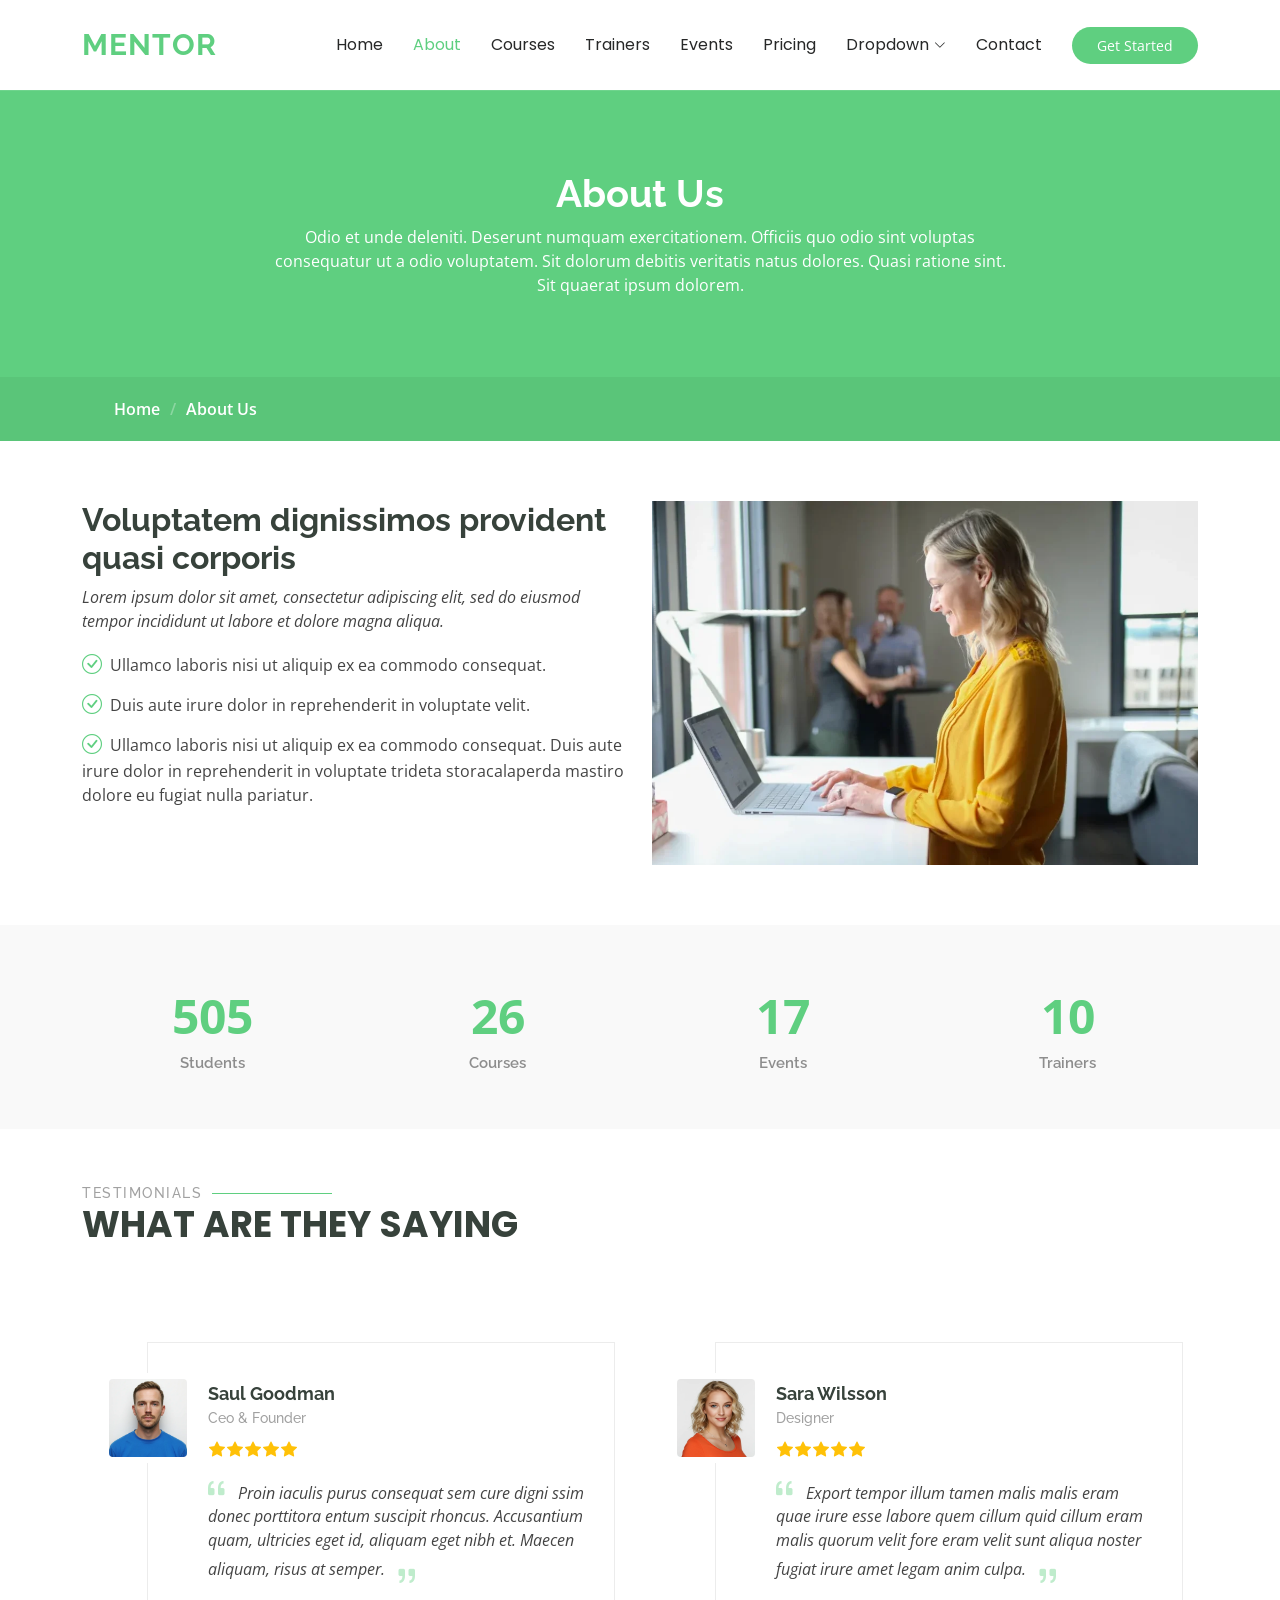
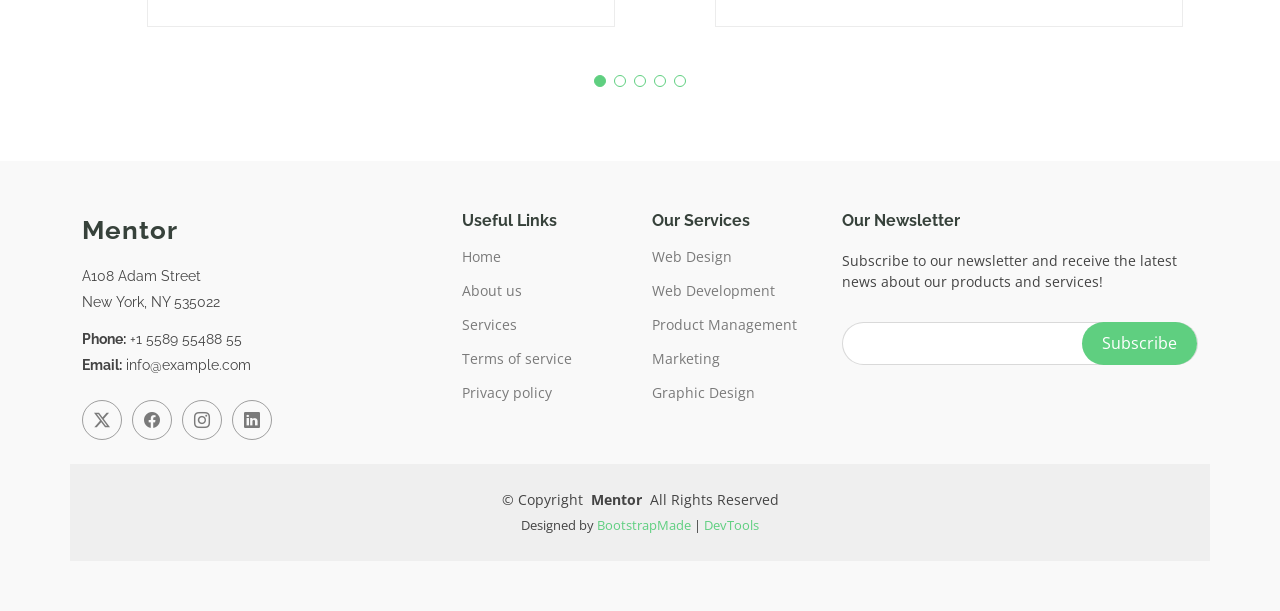
==== about.html @ 759158da "templates" ====
<!DOCTYPE html>
<html lang="en">

<head>
  <meta charset="utf-8">
  <meta content="width=device-width, initial-scale=1.0" name="viewport">
  <title>About - Mentor Bootstrap Template</title>
  <meta name="description" content="">
  <meta name="keywords" content="">

  <!-- Favicons -->
  <link href="assets/img/favicon.png" rel="icon">
  <link href="assets/img/apple-touch-icon.png" rel="apple-touch-icon">

  <!-- Fonts -->
  <link href="https://fonts.googleapis.com" rel="preconnect">
  <link href="https://fonts.gstatic.com" rel="preconnect" crossorigin>
  <link href="https://fonts.googleapis.com/css2?family=Open+Sans:ital,wght@0,300;0,400;0,500;0,600;0,700;0,800;1,300;1,400;1,500;1,600;1,700;1,800&family=Poppins:ital,wght@0,100;0,200;0,300;0,400;0,500;0,600;0,700;0,800;0,900;1,100;1,200;1,300;1,400;1,500;1,600;1,700;1,800;1,900&family=Raleway:ital,wght@0,100;0,200;0,300;0,400;0,500;0,600;0,700;0,800;0,900;1,100;1,200;1,300;1,400;1,500;1,600;1,700;1,800;1,900&display=swap" rel="stylesheet">

  <!-- Vendor CSS Files -->
  <link href="assets/vendor/bootstrap/css/bootstrap.min.css" rel="stylesheet">
  <link href="assets/vendor/bootstrap-icons/bootstrap-icons.css" rel="stylesheet">
  <link href="assets/vendor/aos/aos.css" rel="stylesheet">
  <link href="assets/vendor/glightbox/css/glightbox.min.css" rel="stylesheet">
  <link href="assets/vendor/swiper/swiper-bundle.min.css" rel="stylesheet">

  <!-- Main CSS File -->
  <link href="assets/css/main.css" rel="stylesheet">

  <!-- =======================================================
  * Template Name: Mentor
  * Template URL: https://bootstrapmade.com/mentor-free-education-bootstrap-theme/
  * Updated: Jul 07 2025 with Bootstrap v5.3.7
  * Author: BootstrapMade.com
  * License: https://bootstrapmade.com/license/
  ======================================================== -->
</head>

<body class="about-page">

  <header id="header" class="header d-flex align-items-center sticky-top">
    <div class="container-fluid container-xl position-relative d-flex align-items-center">

      <a href="index.html" class="logo d-flex align-items-center me-auto">
        <!-- Uncomment the line below if you also wish to use an image logo -->
        <!-- <img src="assets/img/logo.webp" alt=""> -->
        <h1 class="sitename">Mentor</h1>
      </a>

      <nav id="navmenu" class="navmenu">
        <ul>
          <li><a href="index.html">Home<br></a></li>
          <li><a href="about.html" class="active">About</a></li>
          <li><a href="courses.html">Courses</a></li>
          <li><a href="trainers.html">Trainers</a></li>
          <li><a href="events.html">Events</a></li>
          <li><a href="pricing.html">Pricing</a></li>
          <li class="dropdown"><a href="#"><span>Dropdown</span> <i class="bi bi-chevron-down toggle-dropdown"></i></a>
            <ul>
              <li><a href="#">Dropdown 1</a></li>
              <li class="dropdown"><a href="#"><span>Deep Dropdown</span> <i class="bi bi-chevron-down toggle-dropdown"></i></a>
                <ul>
                  <li><a href="#">Deep Dropdown 1</a></li>
                  <li><a href="#">Deep Dropdown 2</a></li>
                  <li><a href="#">Deep Dropdown 3</a></li>
                  <li><a href="#">Deep Dropdown 4</a></li>
                  <li><a href="#">Deep Dropdown 5</a></li>
                </ul>
              </li>
              <li><a href="#">Dropdown 2</a></li>
              <li><a href="#">Dropdown 3</a></li>
              <li><a href="#">Dropdown 4</a></li>
            </ul>
          </li>
          <li><a href="contact.html">Contact</a></li>
        </ul>
        <i class="mobile-nav-toggle d-xl-none bi bi-list"></i>
      </nav>

      <a class="btn-getstarted" href="courses.html">Get Started</a>

    </div>
  </header>

  <main class="main">

    <!-- Page Title -->
    <div class="page-title" data-aos="fade">
      <div class="heading">
        <div class="container">
          <div class="row d-flex justify-content-center text-center">
            <div class="col-lg-8">
              <h1>About Us<br></h1>
              <p class="mb-0">Odio et unde deleniti. Deserunt numquam exercitationem. Officiis quo odio sint voluptas consequatur ut a odio voluptatem. Sit dolorum debitis veritatis natus dolores. Quasi ratione sint. Sit quaerat ipsum dolorem.</p>
            </div>
          </div>
        </div>
      </div>
      <nav class="breadcrumbs">
        <div class="container">
          <ol>
            <li><a href="index.html">Home</a></li>
            <li class="current">About Us<br></li>
          </ol>
        </div>
      </nav>
    </div><!-- End Page Title -->

    <!-- About Us Section -->
    <section id="about-us" class="section about-us">

      <div class="container">

        <div class="row gy-4">

          <div class="col-lg-6 order-1 order-lg-2" data-aos="fade-up" data-aos-delay="100">
            <img src="assets/img/about/about-1.webp" class="img-fluid" alt="">
          </div>

          <div class="col-lg-6 order-2 order-lg-1 content" data-aos="fade-up" data-aos-delay="200">
            <h3>Voluptatem dignissimos provident quasi corporis</h3>
            <p class="fst-italic">
              Lorem ipsum dolor sit amet, consectetur adipiscing elit, sed do eiusmod tempor incididunt ut labore et dolore
              magna aliqua.
            </p>
            <ul>
              <li><i class="bi bi-check-circle"></i> <span>Ullamco laboris nisi ut aliquip ex ea commodo consequat.</span></li>
              <li><i class="bi bi-check-circle"></i> <span>Duis aute irure dolor in reprehenderit in voluptate velit.</span></li>
              <li><i class="bi bi-check-circle"></i> <span>Ullamco laboris nisi ut aliquip ex ea commodo consequat. Duis aute irure dolor in reprehenderit in voluptate trideta storacalaperda mastiro dolore eu fugiat nulla pariatur.</span></li>
            </ul>
          </div>

        </div>

      </div>

    </section><!-- /About Us Section -->

    <!-- Counts Section -->
    <section id="counts" class="section counts light-background">

      <div class="container" data-aos="fade-up" data-aos-delay="100">

        <div class="row gy-4">

          <div class="col-lg-3 col-md-6">
            <div class="stats-item text-center w-100 h-100">
              <span data-purecounter-start="0" data-purecounter-end="1232" data-purecounter-duration="1" class="purecounter"></span>
              <p>Students</p>
            </div>
          </div><!-- End Stats Item -->

          <div class="col-lg-3 col-md-6">
            <div class="stats-item text-center w-100 h-100">
              <span data-purecounter-start="0" data-purecounter-end="64" data-purecounter-duration="1" class="purecounter"></span>
              <p>Courses</p>
            </div>
          </div><!-- End Stats Item -->

          <div class="col-lg-3 col-md-6">
            <div class="stats-item text-center w-100 h-100">
              <span data-purecounter-start="0" data-purecounter-end="42" data-purecounter-duration="1" class="purecounter"></span>
              <p>Events</p>
            </div>
          </div><!-- End Stats Item -->

          <div class="col-lg-3 col-md-6">
            <div class="stats-item text-center w-100 h-100">
              <span data-purecounter-start="0" data-purecounter-end="24" data-purecounter-duration="1" class="purecounter"></span>
              <p>Trainers</p>
            </div>
          </div><!-- End Stats Item -->

        </div>

      </div>

    </section><!-- /Counts Section -->

    <!-- Testimonials Section -->
    <section id="testimonials" class="testimonials section">

      <!-- Section Title -->
      <div class="container section-title" data-aos="fade-up">
        <h2>Testimonials</h2>
        <p>What are they saying</p>
      </div><!-- End Section Title -->

      <div class="container" data-aos="fade-up" data-aos-delay="100">

        <div class="swiper init-swiper">
          <script type="application/json" class="swiper-config">
            {
              "loop": true,
              "speed": 600,
              "autoplay": {
                "delay": 5000
              },
              "slidesPerView": "auto",
              "pagination": {
                "el": ".swiper-pagination",
                "type": "bullets",
                "clickable": true
              },
              "breakpoints": {
                "320": {
                  "slidesPerView": 1,
                  "spaceBetween": 40
                },
                "1200": {
                  "slidesPerView": 2,
                  "spaceBetween": 20
                }
              }
            }
          </script>
          <div class="swiper-wrapper">

            <div class="swiper-slide">
              <div class="testimonial-wrap">
                <div class="testimonial-item">
                  <img src="assets/img/person/person-m-9.webp" class="testimonial-img" alt="">
                  <h3>Saul Goodman</h3>
                  <h4>Ceo &amp; Founder</h4>
                  <div class="stars">
                    <i class="bi bi-star-fill"></i><i class="bi bi-star-fill"></i><i class="bi bi-star-fill"></i><i class="bi bi-star-fill"></i><i class="bi bi-star-fill"></i>
                  </div>
                  <p>
                    <i class="bi bi-quote quote-icon-left"></i>
                    <span>Proin iaculis purus consequat sem cure digni ssim donec porttitora entum suscipit rhoncus. Accusantium quam, ultricies eget id, aliquam eget nibh et. Maecen aliquam, risus at semper.</span>
                    <i class="bi bi-quote quote-icon-right"></i>
                  </p>
                </div>
              </div>
            </div><!-- End testimonial item -->

            <div class="swiper-slide">
              <div class="testimonial-wrap">
                <div class="testimonial-item">
                  <img src="assets/img/person/person-f-5.webp" class="testimonial-img" alt="">
                  <h3>Sara Wilsson</h3>
                  <h4>Designer</h4>
                  <div class="stars">
                    <i class="bi bi-star-fill"></i><i class="bi bi-star-fill"></i><i class="bi bi-star-fill"></i><i class="bi bi-star-fill"></i><i class="bi bi-star-fill"></i>
                  </div>
                  <p>
                    <i class="bi bi-quote quote-icon-left"></i>
                    <span>Export tempor illum tamen malis malis eram quae irure esse labore quem cillum quid cillum eram malis quorum velit fore eram velit sunt aliqua noster fugiat irure amet legam anim culpa.</span>
                    <i class="bi bi-quote quote-icon-right"></i>
                  </p>
                </div>
              </div>
            </div><!-- End testimonial item -->

            <div class="swiper-slide">
              <div class="testimonial-wrap">
                <div class="testimonial-item">
                  <img src="assets/img/person/person-f-12.webp" class="testimonial-img" alt="">
                  <h3>Jena Karlis</h3>
                  <h4>Store Owner</h4>
                  <div class="stars">
                    <i class="bi bi-star-fill"></i><i class="bi bi-star-fill"></i><i class="bi bi-star-fill"></i><i class="bi bi-star-fill"></i><i class="bi bi-star-fill"></i>
                  </div>
                  <p>
                    <i class="bi bi-quote quote-icon-left"></i>
                    <span>Enim nisi quem export duis labore cillum quae magna enim sint quorum nulla quem veniam duis minim tempor labore quem eram duis noster aute amet eram fore quis sint minim.</span>
                    <i class="bi bi-quote quote-icon-right"></i>
                  </p>
                </div>
              </div>
            </div><!-- End testimonial item -->

            <div class="swiper-slide">
              <div class="testimonial-wrap">
                <div class="testimonial-item">
                  <img src="assets/img/person/person-m-12.webp" class="testimonial-img" alt="">
                  <h3>Matt Brandon</h3>
                  <h4>Freelancer</h4>
                  <div class="stars">
                    <i class="bi bi-star-fill"></i><i class="bi bi-star-fill"></i><i class="bi bi-star-fill"></i><i class="bi bi-star-fill"></i><i class="bi bi-star-fill"></i>
                  </div>
                  <p>
                    <i class="bi bi-quote quote-icon-left"></i>
                    <span>Fugiat enim eram quae cillum dolore dolor amet nulla culpa multos export minim fugiat minim velit minim dolor enim duis veniam ipsum anim magna sunt elit fore quem dolore labore illum veniam.</span>
                    <i class="bi bi-quote quote-icon-right"></i>
                  </p>
                </div>
              </div>
            </div><!-- End testimonial item -->

            <div class="swiper-slide">
              <div class="testimonial-wrap">
                <div class="testimonial-item">
                  <img src="assets/img/person/person-m-13.webp" class="testimonial-img" alt="">
                  <h3>John Larson</h3>
                  <h4>Entrepreneur</h4>
                  <div class="stars">
                    <i class="bi bi-star-fill"></i><i class="bi bi-star-fill"></i><i class="bi bi-star-fill"></i><i class="bi bi-star-fill"></i><i class="bi bi-star-fill"></i>
                  </div>
                  <p>
                    <i class="bi bi-quote quote-icon-left"></i>
                    <span>Quis quorum aliqua sint quem legam fore sunt eram irure aliqua veniam tempor noster veniam enim culpa labore duis sunt culpa nulla illum cillum fugiat legam esse veniam culpa fore nisi cillum quid.</span>
                    <i class="bi bi-quote quote-icon-right"></i>
                  </p>
                </div>
              </div>
            </div><!-- End testimonial item -->

          </div>
          <div class="swiper-pagination"></div>
        </div>

      </div>

    </section><!-- /Testimonials Section -->

  </main>

  <footer id="footer" class="footer position-relative light-background">

    <div class="container footer-top">
      <div class="row gy-4">
        <div class="col-lg-4 col-md-6 footer-about">
          <a href="index.html" class="logo d-flex align-items-center">
            <span class="sitename">Mentor</span>
          </a>
          <div class="footer-contact pt-3">
            <p>A108 Adam Street</p>
            <p>New York, NY 535022</p>
            <p class="mt-3"><strong>Phone:</strong> <span>+1 5589 55488 55</span></p>
            <p><strong>Email:</strong> <span>info@example.com</span></p>
          </div>
          <div class="social-links d-flex mt-4">
            <a href=""><i class="bi bi-twitter-x"></i></a>
            <a href=""><i class="bi bi-facebook"></i></a>
            <a href=""><i class="bi bi-instagram"></i></a>
            <a href=""><i class="bi bi-linkedin"></i></a>
          </div>
        </div>

        <div class="col-lg-2 col-md-3 footer-links">
          <h4>Useful Links</h4>
          <ul>
            <li><a href="#">Home</a></li>
            <li><a href="#">About us</a></li>
            <li><a href="#">Services</a></li>
            <li><a href="#">Terms of service</a></li>
            <li><a href="#">Privacy policy</a></li>
          </ul>
        </div>

        <div class="col-lg-2 col-md-3 footer-links">
          <h4>Our Services</h4>
          <ul>
            <li><a href="#">Web Design</a></li>
            <li><a href="#">Web Development</a></li>
            <li><a href="#">Product Management</a></li>
            <li><a href="#">Marketing</a></li>
            <li><a href="#">Graphic Design</a></li>
          </ul>
        </div>

        <div class="col-lg-4 col-md-12 footer-newsletter">
          <h4>Our Newsletter</h4>
          <p>Subscribe to our newsletter and receive the latest news about our products and services!</p>
          <form action="#" method="post" class="email-form">
            <div class="newsletter-form"><input type="email" name="email"><input type="submit" value="Subscribe"></div>
            <div class="loading">Loading</div>
            <div class="error-message"></div>
            <div class="sent-message">Your subscription request has been sent. Thank you!</div>
          </form>
        </div>

      </div>
    </div>

    <div class="container copyright text-center mt-4">
      <p>© <span>Copyright</span> <strong class="px-1 sitename">Mentor</strong> <span>All Rights Reserved</span></p>
      <div class="credits">
        <!-- All the links in the footer should remain intact. -->
        <!-- You can delete the links only if you've purchased the pro version. -->
        <!-- Licensing information: https://bootstrapmade.com/license/ -->
        Designed by <a href="https://bootstrapmade.com/">BootstrapMade</a> | <a href="https://bootstrapmade.com/tools/">DevTools</a>
      </div>
    </div>

  </footer>

  <!-- Scroll Top -->
  <a href="#" id="scroll-top" class="scroll-top d-flex align-items-center justify-content-center"><i class="bi bi-arrow-up-short"></i></a>

  <!-- Preloader -->
  <div id="preloader"></div>

  <!-- Vendor JS Files -->
  <script src="assets/vendor/bootstrap/js/bootstrap.bundle.min.js"></script>
  <script src="assets/vendor/aos/aos.js"></script>
  <script src="assets/vendor/glightbox/js/glightbox.min.js"></script>
  <script src="assets/vendor/purecounter/purecounter_vanilla.js"></script>
  <script src="assets/vendor/swiper/swiper-bundle.min.js"></script>

  <!-- Main JS File -->
  <script src="assets/js/main.js"></script>

</body>

</html>
---- assets/css/main.css ----
/**
* Template Name: Mentor
* Template URL: https://bootstrapmade.com/mentor-free-education-bootstrap-theme/
* Updated: Jul 07 2025 with Bootstrap v5.3.7
* Author: BootstrapMade.com
* License: https://bootstrapmade.com/license/
*/

/*--------------------------------------------------------------
# Font & Color Variables
# Help: https://bootstrapmade.com/color-system/
--------------------------------------------------------------*/
/* Fonts */
:root {
  --default-font: "Open Sans",  system-ui, -apple-system, "Segoe UI", Roboto, "Helvetica Neue", Arial, "Noto Sans", "Liberation Sans", sans-serif, "Apple Color Emoji", "Segoe UI Emoji", "Segoe UI Symbol", "Noto Color Emoji";
  --heading-font: "Raleway",  sans-serif;
  --nav-font: "Poppins",  sans-serif;
}

/* Global Colors - The following color variables are used throughout the website. Updating them here will change the color scheme of the entire website */
:root { 
  --background-color: #ffffff; /* Background color for the entire website, including individual sections */
  --default-color: #444444; /* Default color used for the majority of the text content across the entire website */
  --heading-color: #37423b; /* Color for headings, subheadings and title throughout the website */
  --accent-color: #5fcf80; /* Accent color that represents your brand on the website. It's used for buttons, links, and other elements that need to stand out */
  --surface-color: #ffffff; /* The surface color is used as a background of boxed elements within sections, such as cards, icon boxes, or other elements that require a visual separation from the global background. */
  --contrast-color: #ffffff; /* Contrast color for text, ensuring readability against backgrounds of accent, heading, or default colors. */
}

/* Nav Menu Colors - The following color variables are used specifically for the navigation menu. They are separate from the global colors to allow for more customization options */
:root {
  --nav-color: #272828;  /* The default color of the main navmenu links */
  --nav-hover-color: #5fcf80; /* Applied to main navmenu links when they are hovered over or active */
  --nav-mobile-background-color: #ffffff; /* Used as the background color for mobile navigation menu */
  --nav-dropdown-background-color: #ffffff; /* Used as the background color for dropdown items that appear when hovering over primary navigation items */
  --nav-dropdown-color: #272828; /* Used for navigation links of the dropdown items in the navigation menu. */
  --nav-dropdown-hover-color: #5fcf80; /* Similar to --nav-hover-color, this color is applied to dropdown navigation links when they are hovered over. */
}

/* Color Presets - These classes override global colors when applied to any section or element, providing reuse of the sam color scheme. */

.light-background {
  --background-color: #f9f9f9;
  --surface-color: #ffffff;
}

.dark-background {
  --background-color: #060606;
  --default-color: #ffffff;
  --heading-color: #ffffff;
  --surface-color: #252525;
  --contrast-color: #ffffff;
}

/* Smooth scroll */
:root {
  scroll-behavior: smooth;
}

/*--------------------------------------------------------------
# General Styling & Shared Classes
--------------------------------------------------------------*/
body {
  color: var(--default-color);
  background-color: var(--background-color);
  font-family: var(--default-font);
}

a {
  color: var(--accent-color);
  text-decoration: none;
  transition: 0.3s;
}

a:hover {
  color: color-mix(in srgb, var(--accent-color), transparent 25%);
  text-decoration: none;
}

h1,
h2,
h3,
h4,
h5,
h6 {
  color: var(--heading-color);
  font-family: var(--heading-font);
}

/* Email Form Messages
------------------------------*/
.email-form .error-message {
  display: none;
  background: #df1529;
  color: #ffffff;
  text-align: left;
  padding: 15px;
  margin-bottom: 24px;
  font-weight: 600;
}

.email-form .sent-message {
  display: none;
  color: #ffffff;
  background: #059652;
  text-align: center;
  padding: 15px;
  margin-bottom: 24px;
  font-weight: 600;
}

.email-form .loading {
  display: none;
  background: var(--surface-color);
  text-align: center;
  padding: 15px;
  margin-bottom: 24px;
}

.email-form .loading:before {
  content: "";
  display: inline-block;
  border-radius: 50%;
  width: 24px;
  height: 24px;
  margin: 0 10px -6px 0;
  border: 3px solid var(--accent-color);
  border-top-color: var(--surface-color);
  animation: email-form-loading 1s linear infinite;
}

@keyframes email-form-loading {
  0% {
    transform: rotate(0deg);
  }

  100% {
    transform: rotate(360deg);
  }
}

/* Pulsating Play Button
------------------------------*/
.pulsating-play-btn {
  width: 94px;
  height: 94px;
  background: radial-gradient(var(--accent-color) 50%, color-mix(in srgb, var(--accent-color), transparent 75%) 52%);
  border-radius: 50%;
  display: block;
  position: relative;
  overflow: hidden;
}

.pulsating-play-btn:before {
  content: "";
  position: absolute;
  width: 120px;
  height: 120px;
  animation-delay: 0s;
  animation: pulsate-play-btn 2s;
  animation-direction: forwards;
  animation-iteration-count: infinite;
  animation-timing-function: steps;
  opacity: 1;
  border-radius: 50%;
  border: 5px solid color-mix(in srgb, var(--accent-color), transparent 30%);
  top: -15%;
  left: -15%;
  background: rgba(198, 16, 0, 0);
}

.pulsating-play-btn:after {
  content: "";
  position: absolute;
  left: 50%;
  top: 50%;
  transform: translateX(-40%) translateY(-50%);
  width: 0;
  height: 0;
  border-top: 10px solid transparent;
  border-bottom: 10px solid transparent;
  border-left: 15px solid #fff;
  z-index: 100;
  transition: all 400ms cubic-bezier(0.55, 0.055, 0.675, 0.19);
}

.pulsating-play-btn:hover:before {
  content: "";
  position: absolute;
  left: 50%;
  top: 50%;
  transform: translateX(-40%) translateY(-50%);
  width: 0;
  height: 0;
  border: none;
  border-top: 10px solid transparent;
  border-bottom: 10px solid transparent;
  border-left: 15px solid #fff;
  z-index: 200;
  animation: none;
  border-radius: 0;
}

.pulsating-play-btn:hover:after {
  border-left: 15px solid var(--accent-color);
  transform: scale(20);
}

@keyframes pulsate-play-btn {
  0% {
    transform: scale(0.6, 0.6);
    opacity: 1;
  }

  100% {
    transform: scale(1, 1);
    opacity: 0;
  }
}

/*--------------------------------------------------------------
# Global Header
--------------------------------------------------------------*/
.header {
  color: var(--default-color);
  background-color: var(--background-color);
  padding: 15px 0;
  transition: all 0.5s;
  z-index: 997;
}

.header .logo {
  line-height: 1;
}

.header .logo img {
  max-height: 36px;
  margin-right: 8px;
}

.header .logo h1 {
  font-weight: 700;
  font-size: 30px;
  margin: 0;
  letter-spacing: 1px;
  text-transform: uppercase;
  color: var(--accent-color);
}

.header .btn-getstarted,
.header .btn-getstarted:focus {
  color: var(--contrast-color);
  background: var(--accent-color);
  font-size: 14px;
  padding: 8px 25px;
  margin: 0 0 0 30px;
  border-radius: 50px;
  transition: 0.3s;
}

.header .btn-getstarted:hover,
.header .btn-getstarted:focus:hover {
  color: var(--contrast-color);
  background: color-mix(in srgb, var(--accent-color), transparent 15%);
}

@media (max-width: 1200px) {
  .header .logo {
    order: 1;
  }

  .header .btn-getstarted {
    order: 2;
    margin: 0 15px 0 0;
    padding: 6px 15px;
  }

  .header .navmenu {
    order: 3;
  }
}

.scrolled .header {
  box-shadow: 0px 0 18px rgba(0, 0, 0, 0.1);
}

/*--------------------------------------------------------------
# Navigation Menu
--------------------------------------------------------------*/
/* Navmenu - Desktop */
@media (min-width: 1200px) {
  .navmenu {
    padding: 0;
  }

  .navmenu ul {
    margin: 0;
    padding: 0;
    display: flex;
    list-style: none;
    align-items: center;
  }

  .navmenu li {
    position: relative;
  }

  .navmenu a,
  .navmenu a:focus {
    color: var(--nav-color);
    padding: 18px 15px;
    font-size: 16px;
    font-family: var(--nav-font);
    font-weight: 400;
    display: flex;
    align-items: center;
    justify-content: space-between;
    white-space: nowrap;
    transition: 0.3s;
  }

  .navmenu a i,
  .navmenu a:focus i {
    font-size: 12px;
    line-height: 0;
    margin-left: 5px;
    transition: 0.3s;
  }

  .navmenu li:last-child a {
    padding-right: 0;
  }

  .navmenu li:hover>a,
  .navmenu .active,
  .navmenu .active:focus {
    color: var(--nav-hover-color);
  }

  .navmenu .dropdown ul {
    margin: 0;
    padding: 10px 0;
    background: var(--nav-dropdown-background-color);
    display: block;
    position: absolute;
    visibility: hidden;
    left: 14px;
    top: 130%;
    opacity: 0;
    transition: 0.3s;
    border-radius: 4px;
    z-index: 99;
    box-shadow: 0px 0px 30px rgba(0, 0, 0, 0.1);
  }

  .navmenu .dropdown ul li {
    min-width: 200px;
  }

  .navmenu .dropdown ul a {
    padding: 10px 20px;
    font-size: 15px;
    text-transform: none;
    color: var(--nav-dropdown-color);
  }

  .navmenu .dropdown ul a i {
    font-size: 12px;
  }

  .navmenu .dropdown ul a:hover,
  .navmenu .dropdown ul .active:hover,
  .navmenu .dropdown ul li:hover>a {
    color: var(--nav-dropdown-hover-color);
  }

  .navmenu .dropdown:hover>ul {
    opacity: 1;
    top: 100%;
    visibility: visible;
  }

  .navmenu .dropdown .dropdown ul {
    top: 0;
    left: -90%;
    visibility: hidden;
  }

  .navmenu .dropdown .dropdown:hover>ul {
    opacity: 1;
    top: 0;
    left: -100%;
    visibility: visible;
  }
}

/* Navmenu - Mobile */
@media (max-width: 1199px) {
  .mobile-nav-toggle {
    color: var(--nav-color);
    font-size: 28px;
    line-height: 0;
    margin-right: 10px;
    cursor: pointer;
    transition: color 0.3s;
  }

  .navmenu {
    padding: 0;
    z-index: 9997;
  }

  .navmenu ul {
    display: none;
    list-style: none;
    position: absolute;
    inset: 60px 20px 20px 20px;
    padding: 10px 0;
    margin: 0;
    border-radius: 6px;
    background-color: var(--nav-mobile-background-color);
    border: 1px solid color-mix(in srgb, var(--default-color), transparent 90%);
    box-shadow: none;
    overflow-y: auto;
    transition: 0.3s;
    z-index: 9998;
  }

  .navmenu a,
  .navmenu a:focus {
    color: var(--nav-dropdown-color);
    padding: 10px 20px;
    font-family: var(--nav-font);
    font-size: 17px;
    font-weight: 500;
    display: flex;
    align-items: center;
    justify-content: space-between;
    white-space: nowrap;
    transition: 0.3s;
  }

  .navmenu a i,
  .navmenu a:focus i {
    font-size: 12px;
    line-height: 0;
    margin-left: 5px;
    width: 30px;
    height: 30px;
    display: flex;
    align-items: center;
    justify-content: center;
    border-radius: 50%;
    transition: 0.3s;
    background-color: color-mix(in srgb, var(--accent-color), transparent 90%);
  }

  .navmenu a i:hover,
  .navmenu a:focus i:hover {
    background-color: var(--accent-color);
    color: var(--contrast-color);
  }

  .navmenu a:hover,
  .navmenu .active,
  .navmenu .active:focus {
    color: var(--nav-dropdown-hover-color);
  }

  .navmenu .active i,
  .navmenu .active:focus i {
    background-color: var(--accent-color);
    color: var(--contrast-color);
    transform: rotate(180deg);
  }

  .navmenu .dropdown ul {
    position: static;
    display: none;
    z-index: 99;
    padding: 10px 0;
    margin: 10px 20px;
    background-color: var(--nav-dropdown-background-color);
    transition: all 0.5s ease-in-out;
  }

  .navmenu .dropdown ul ul {
    background-color: rgba(33, 37, 41, 0.1);
  }

  .navmenu .dropdown>.dropdown-active {
    display: block;
    background-color: rgba(33, 37, 41, 0.03);
  }

  .mobile-nav-active {
    overflow: hidden;
  }

  .mobile-nav-active .mobile-nav-toggle {
    color: #fff;
    position: absolute;
    font-size: 32px;
    top: 15px;
    right: 15px;
    margin-right: 0;
    z-index: 9999;
  }

  .mobile-nav-active .navmenu {
    position: fixed;
    overflow: hidden;
    inset: 0;
    background: rgba(33, 37, 41, 0.8);
    transition: 0.3s;
  }

  .mobile-nav-active .navmenu>ul {
    display: block;
  }
}

/*--------------------------------------------------------------
# Global Footer
--------------------------------------------------------------*/
.footer {
  color: var(--default-color);
  background-color: var(--background-color);
  font-size: 14px;
  padding-bottom: 50px;
  position: relative;
}

.footer .footer-top {
  padding-top: 50px;
}

.footer .footer-about .logo {
  margin-bottom: 0;
}

.footer .footer-about .logo img {
  max-height: 40px;
  margin-right: 6px;
}

.footer .footer-about .logo span {
  font-size: 26px;
  font-weight: 700;
  letter-spacing: 1px;
  font-family: var(--heading-font);
  color: var(--heading-color);
}

.footer .footer-about p {
  font-size: 14px;
  font-family: var(--heading-font);
}

.footer .social-links a {
  display: flex;
  align-items: center;
  justify-content: center;
  width: 40px;
  height: 40px;
  border-radius: 50%;
  border: 1px solid color-mix(in srgb, var(--default-color), transparent 50%);
  font-size: 16px;
  color: color-mix(in srgb, var(--default-color), transparent 30%);
  margin-right: 10px;
  transition: 0.3s;
}

.footer .social-links a:hover {
  color: var(--accent-color);
  border-color: var(--accent-color);
}

.footer h4 {
  font-size: 16px;
  font-weight: bold;
  position: relative;
  padding-bottom: 12px;
}

.footer .footer-links {
  margin-bottom: 30px;
}

.footer .footer-links ul {
  list-style: none;
  padding: 0;
  margin: 0;
}

.footer .footer-links ul i {
  padding-right: 2px;
  font-size: 12px;
  line-height: 0;
}

.footer .footer-links ul li {
  padding: 10px 0;
  display: flex;
  align-items: center;
}

.footer .footer-links ul li:first-child {
  padding-top: 0;
}

.footer .footer-links ul a {
  color: color-mix(in srgb, var(--default-color), transparent 30%);
  display: inline-block;
  line-height: 1;
}

.footer .footer-links ul a:hover {
  color: var(--accent-color);
}

.footer .footer-contact p {
  margin-bottom: 5px;
}

.footer .footer-newsletter .newsletter-form {
  margin-top: 30px;
  margin-bottom: 15px;
  padding: 6px 8px;
  position: relative;
  border-radius: 50px;
  border: 1px solid color-mix(in srgb, var(--default-color), transparent 80%);
  display: flex;
  background-color: var(--surface-color);
  transition: 0.3s;
}

.footer .footer-newsletter .newsletter-form:focus-within {
  border-color: var(--accent-color);
}

.footer .footer-newsletter .newsletter-form input[type=email] {
  border: 0;
  padding: 4px 8px;
  width: 100%;
  background-color: var(--surface-color);
  color: var(--default-color);
}

.footer .footer-newsletter .newsletter-form input[type=email]:focus-visible {
  outline: none;
}

.footer .footer-newsletter .newsletter-form input[type=submit] {
  border: 0;
  font-size: 16px;
  padding: 0 20px 2px 20px;
  margin: -7px -8px -7px 0;
  background: var(--accent-color);
  color: var(--contrast-color);
  transition: 0.3s;
  border-radius: 50px;
}

.footer .footer-newsletter .newsletter-form input[type=submit]:hover {
  background: color-mix(in srgb, var(--accent-color), transparent 20%);
}

.footer .copyright {
  padding-top: 25px;
  padding-bottom: 25px;
  background-color: color-mix(in srgb, var(--default-color), transparent 95%);
}

.footer .copyright p {
  margin-bottom: 0;
}

.footer .credits {
  margin-top: 6px;
  font-size: 13px;
}

/*--------------------------------------------------------------
# Preloader
--------------------------------------------------------------*/
#preloader {
  position: fixed;
  inset: 0;
  z-index: 999999;
  overflow: hidden;
  background: var(--background-color);
  transition: all 0.6s ease-out;
}

#preloader:before {
  content: "";
  position: fixed;
  top: calc(50% - 30px);
  left: calc(50% - 30px);
  border: 6px solid #ffffff;
  border-color: var(--accent-color) transparent var(--accent-color) transparent;
  border-radius: 50%;
  width: 60px;
  height: 60px;
  animation: animate-preloader 1.5s linear infinite;
}

@keyframes animate-preloader {
  0% {
    transform: rotate(0deg);
  }

  100% {
    transform: rotate(360deg);
  }
}

/*--------------------------------------------------------------
# Scroll Top Button
--------------------------------------------------------------*/
.scroll-top {
  position: fixed;
  visibility: hidden;
  opacity: 0;
  right: 15px;
  bottom: -15px;
  z-index: 99999;
  background-color: var(--accent-color);
  width: 44px;
  height: 44px;
  border-radius: 50px;
  transition: all 0.4s;
}

.scroll-top i {
  font-size: 24px;
  color: var(--contrast-color);
  line-height: 0;
}

.scroll-top:hover {
  background-color: color-mix(in srgb, var(--accent-color), transparent 20%);
  color: var(--contrast-color);
}

.scroll-top.active {
  visibility: visible;
  opacity: 1;
  bottom: 15px;
}

/*--------------------------------------------------------------
# Disable aos animation delay on mobile devices
--------------------------------------------------------------*/
@media screen and (max-width: 768px) {
  [data-aos-delay] {
    transition-delay: 0 !important;
  }
}

/*--------------------------------------------------------------
# Global Page Titles & Breadcrumbs
--------------------------------------------------------------*/
.page-title {
  --default-color: var(--contrast-color);
  --background-color: var(--accent-color);
  --heading-color: var(--contrast-color);
  color: var(--default-color);
  background-color: var(--background-color);
  position: relative;
}

.page-title .heading {
  padding: 80px 0;
  border-top: 1px solid color-mix(in srgb, var(--default-color), transparent 90%);
}

.page-title .heading h1 {
  font-size: 38px;
  font-weight: 700;
}

.page-title nav {
  background-color: color-mix(in srgb, var(--accent-color) 90%, black 5%);
  padding: 20px 0;
}

.page-title nav a {
  color: var(--default-color);
}

.page-title nav ol {
  display: flex;
  flex-wrap: wrap;
  list-style: none;
  margin: 0;
  font-size: 16px;
  font-weight: 600;
}

.page-title nav ol li+li {
  padding-left: 10px;
}

.page-title nav ol li+li::before {
  content: "/";
  display: inline-block;
  padding-right: 10px;
  color: color-mix(in srgb, var(--default-color), transparent 70%);
}

/*--------------------------------------------------------------
# Global Sections
--------------------------------------------------------------*/
section,
.section {
  color: var(--default-color);
  background-color: var(--background-color);
  padding: 60px 0;
  scroll-margin-top: 900px;
  overflow: clip;
}

@media (max-width: 1199px) {

  section,
  .section {
    scroll-margin-top: 66px;
  }
}

/*--------------------------------------------------------------
# Global Section Titles
--------------------------------------------------------------*/
.section-title {
  padding-bottom: 60px;
  position: relative;
}

.section-title h2 {
  font-size: 14px;
  font-weight: 500;
  padding: 0;
  line-height: 1px;
  margin: 0;
  letter-spacing: 1.5px;
  text-transform: uppercase;
  color: color-mix(in srgb, var(--default-color), transparent 50%);
  position: relative;
}

.section-title h2::after {
  content: "";
  width: 120px;
  height: 1px;
  display: inline-block;
  background: var(--accent-color);
  margin: 4px 10px;
}

.section-title p {
  color: var(--heading-color);
  margin: 0;
  font-size: 36px;
  font-weight: 700;
  font-family: var(--nav-font);
  text-transform: uppercase;
}

/*--------------------------------------------------------------
# Hero Section
--------------------------------------------------------------*/
.hero {
  width: 100%;
  min-height: 80vh;
  position: relative;
  padding: 80px 0;
  display: flex;
  align-items: center;
  justify-content: center;
  color: var(--default-color);
}

.hero img {
  position: absolute;
  inset: 0;
  display: block;
  width: 100%;
  height: 100%;
  object-fit: cover;
  z-index: 1;
}

.hero:before {
  content: "";
  background: color-mix(in srgb, var(--background-color), transparent 60%);
  position: absolute;
  inset: 0;
  z-index: 2;
}

.hero .container {
  position: relative;
  z-index: 3;
}

.hero h2 {
  margin: 0;
  font-size: 48px;
  font-weight: 700;
}

.hero p {
  color: color-mix(in srgb, var(--default-color), transparent 20%);
  margin: 10px 0 0 0;
  font-size: 24px;
}

.hero .btn-get-started {
  font-weight: 500;
  font-size: 15px;
  letter-spacing: 1px;
  display: inline-block;
  padding: 8px 35px 10px 35px;
  border-radius: 50px;
  transition: 0.4s;
  margin-top: 30px;
  border: 2px solid var(--default-color);
  color: var(--default-color);
}

.hero .btn-get-started:hover {
  background: var(--accent-color);
  border: 2px solid var(--accent-color);
}

@media (max-width: 768px) {
  .hero h2 {
    font-size: 32px;
  }

  .hero p {
    font-size: 18px;
  }
}

/*--------------------------------------------------------------
# About Section
--------------------------------------------------------------*/
.about .content h3 {
  font-size: 2rem;
  font-weight: 700;
}

.about .content ul {
  list-style: none;
  padding: 0;
}

.about .content ul li {
  padding-bottom: 10px;
}

.about .content ul i {
  font-size: 1.25rem;
  margin-right: 4px;
  color: var(--accent-color);
}

.about .content p:last-child {
  margin-bottom: 0;
}

.about .content .read-more {
  background: var(--accent-color);
  color: var(--contrast-color);
  font-family: var(--heading-font);
  font-weight: 500;
  font-size: 15px;
  letter-spacing: 1px;
  padding: 10px 24px 12px 24px;
  border-radius: 50px;
  transition: 0.3s;
  display: inline-flex;
  align-items: center;
  justify-content: center;
}

.about .content .read-more i {
  font-size: 18px;
  margin-left: 5px;
  line-height: 0;
  transition: 0.3s;
}

.about .content .read-more:hover {
  background: color-mix(in srgb, var(--accent-color), transparent 20%);
  padding-right: 19px;
}

.about .content .read-more:hover i {
  margin-left: 10px;
}

/*--------------------------------------------------------------
# Counts Section
--------------------------------------------------------------*/
.counts {
  padding: 25px 0;
}

.counts .stats-item {
  padding: 30px;
  width: 100%;
}

.counts .stats-item span {
  font-size: 48px;
  display: block;
  color: var(--accent-color);
  font-weight: 700;
}

.counts .stats-item p {
  color: color-mix(in srgb, var(--default-color), transparent 40%);
  padding: 0;
  margin: 0;
  font-family: var(--heading-font);
  font-size: 15px;
  font-weight: 600;
}

/*--------------------------------------------------------------
# Why Us Section
--------------------------------------------------------------*/
.why-us .why-box {
  color: var(--contrast-color);
  background: var(--accent-color);
  padding: 30px;
}

.why-us .why-box h3 {
  color: var(--contrast-color);
  font-weight: 700;
  font-size: 34px;
  margin-bottom: 30px;
}

.why-us .why-box p {
  margin-bottom: 30px;
}

.why-us .why-box .more-btn {
  display: inline-block;
  background: color-mix(in srgb, var(--contrast-color), transparent 85%);
  padding: 8px 40px 10px 40px;
  color: var(--contrast-color);
  transition: all ease-in-out 0.4s;
  border-radius: 50px;
}

.why-us .why-box .more-btn i {
  font-size: 14px;
}

.why-us .why-box .more-btn:hover {
  color: var(--accent-color);
  background: var(--surface-color);
}

.why-us .icon-box {
  background-color: var(--surface-color);
  text-align: center;
  padding: 40px 30px;
  width: 100%;
  height: 100%;
  border: 1px solid color-mix(in srgb, var(--default-color), transparent 90%);
}

.why-us .icon-box i {
  color: var(--accent-color);
  font-size: 32px;
  margin-bottom: 30px;
  background: color-mix(in srgb, var(--accent-color), transparent 95%);
  border-radius: 50px;
  display: flex;
  align-items: center;
  justify-content: center;
  width: 72px;
  height: 72px;
  transition: 0.3s;
}

.why-us .icon-box h4 {
  font-size: 20px;
  font-weight: 700;
  margin: 0 0 30px 0;
}

.why-us .icon-box p {
  font-size: 15px;
  color: color-mix(in srgb, var(--default-color), transparent 30%);
}

.why-us .icon-box:hover i {
  color: var(--contrast-color);
  background: var(--accent-color);
}

/*--------------------------------------------------------------
# Features Section
--------------------------------------------------------------*/
.features {
  padding: 10px 0;
}

.features .features-item {
  background-color: var(--surface-color);
  display: flex;
  align-items: center;
  padding: 20px;
  transition: 0.3s;
  border: 1px solid color-mix(in srgb, var(--default-color), transparent 90%);
  position: relative;
}

.features .features-item i {
  font-size: 32px;
  padding-right: 10px;
  line-height: 0;
}

.features .features-item h3 {
  font-weight: 700;
  margin: 0;
  padding: 0;
  line-height: 1;
  font-size: 16px;
}

.features .features-item h3 a {
  color: var(--heading-color);
  transition: 0.3s;
}

.features .features-item:hover {
  border-color: var(--accent-color);
}

.features .features-item:hover h3 a {
  color: var(--accent-color);
}

/*--------------------------------------------------------------
# Courses Section
--------------------------------------------------------------*/
.courses .course-item {
  background-color: var(--surface-color);
  border: 1px solid color-mix(in srgb, var(--default-color), transparent 90%);
  border-radius: 5px;
}

.courses .course-content {
  padding: 15px;
}

.courses .course-content h3 {
  font-weight: 700;
  font-size: 20px;
}

.courses .course-content h3 a {
  color: var(--heading-color);
  transition: 0.3s;
}

.courses .course-content h3 a:hover {
  color: var(--accent-color);
}

.courses .course-content .category {
  background: var(--accent-color);
  color: var(--contrast-color);
  font-size: 14px;
  padding: 6px 14px;
  margin: 0;
  border-radius: 5px;
}

.courses .course-content .price {
  margin: 0;
  font-weight: 700;
  font-size: 18px;
  color: color-mix(in srgb, var(--default-color), transparent 20%);
}

.courses .course-content .description {
  font-size: 14px;
  color: color-mix(in srgb, var(--default-color), transparent 20%);
}

.courses .trainer {
  padding-top: 15px;
  border-top: 1px solid color-mix(in srgb, var(--default-color), transparent 90%);
}

.courses .trainer .trainer-profile img {
  max-width: 50px;
  border-radius: 50px;
}

.courses .trainer .trainer-profile .trainer-link {
  padding-left: 10px;
  font-weight: 600;
  font-size: 16px;
  color: color-mix(in srgb, var(--default-color), transparent 20%);
  transition: 0.3s;
}

.courses .trainer .trainer-profile .trainer-link:hover {
  color: var(--accent-color);
}

.courses .trainer .trainer-rank {
  font-size: 18px;
  color: color-mix(in srgb, var(--default-color), transparent 60%);
}

.courses .trainer .trainer-rank .user-icon {
  font-size: 22px;
}

/*--------------------------------------------------------------
# Trainers Index Section
--------------------------------------------------------------*/
.trainers-index .member {
  background-color: var(--surface-color);
  border: 1px solid color-mix(in srgb, var(--default-color), transparent 90%);
  text-align: center;
  margin-bottom: 20px;
}

.trainers-index .member img {
  margin: -1px -1px 30px -1px;
}

.trainers-index .member .member-content {
  padding: 0 20px 30px 20px;
}

.trainers-index .member h4 {
  font-weight: 700;
  margin-bottom: 2px;
  font-size: 18px;
}

.trainers-index .member span {
  font-style: italic;
  display: block;
  font-size: 13px;
  color: color-mix(in srgb, var(--default-color), transparent 20%);
}

.trainers-index .member p {
  padding-top: 10px;
  font-size: 14px;
  font-style: italic;
  color: color-mix(in srgb, var(--default-color), transparent 40%);
}

.trainers-index .member .social {
  margin-top: 15px;
}

.trainers-index .member .social a {
  color: color-mix(in srgb, var(--default-color), transparent 60%);
  transition: 0.3s;
}

.trainers-index .member .social a:hover {
  color: var(--accent-color);
}

.trainers-index .member .social i {
  font-size: 18px;
  margin: 0 2px;
}

/*--------------------------------------------------------------
# About Us Section
--------------------------------------------------------------*/
.about-us .content h3 {
  font-size: 2rem;
  font-weight: 700;
}

.about-us .content ul {
  list-style: none;
  padding: 0;
}

.about-us .content ul li {
  padding-bottom: 10px;
}

.about-us .content ul i {
  font-size: 1.25rem;
  margin-right: 4px;
  color: var(--accent-color);
}

.about-us .content p:last-child {
  margin-bottom: 0;
}

/*--------------------------------------------------------------
# Testimonials Section
--------------------------------------------------------------*/
.testimonials .testimonial-wrap {
  padding-left: 50px;
}

.testimonials .testimonials-carousel,
.testimonials .testimonials-slider {
  overflow: hidden;
}

.testimonials .testimonial-item {
  background-color: var(--surface-color);
  border: 1px solid color-mix(in srgb, var(--default-color), transparent 90%);
  box-sizing: content-box;
  padding: 30px 30px 30px 60px;
  margin: 30px 15px;
  min-height: 200px;
  position: relative;
}

.testimonials .testimonial-item .testimonial-img {
  width: 90px;
  border-radius: 10px;
  border: 6px solid var(--background-color);
  position: absolute;
  left: -45px;
}

.testimonials .testimonial-item h3 {
  font-size: 18px;
  font-weight: bold;
  margin: 10px 0 5px 0;
}

.testimonials .testimonial-item h4 {
  color: color-mix(in srgb, var(--default-color), transparent 50%);
  font-size: 14px;
  margin: 0;
}

.testimonials .testimonial-item .stars {
  margin: 10px 0;
}

.testimonials .testimonial-item .stars i {
  color: #ffc107;
  margin: 0 1px;
}

.testimonials .testimonial-item .quote-icon-left,
.testimonials .testimonial-item .quote-icon-right {
  color: color-mix(in srgb, var(--accent-color), transparent 60%);
  font-size: 26px;
  line-height: 0;
}

.testimonials .testimonial-item .quote-icon-left {
  display: inline-block;
  left: -5px;
  position: relative;
}

.testimonials .testimonial-item .quote-icon-right {
  display: inline-block;
  right: -5px;
  position: relative;
  top: 10px;
  transform: scale(-1, -1);
}

.testimonials .testimonial-item p {
  font-style: italic;
  margin: 15px auto 15px auto;
}

.testimonials .swiper-wrapper {
  height: auto;
}

.testimonials .swiper-pagination {
  margin-top: 20px;
  position: relative;
}

.testimonials .swiper-pagination .swiper-pagination-bullet {
  width: 12px;
  height: 12px;
  background-color: var(--background-color);
  opacity: 1;
  border: 1px solid var(--accent-color);
}

.testimonials .swiper-pagination .swiper-pagination-bullet-active {
  background-color: var(--accent-color);
}

@media (max-width: 767px) {
  .testimonials .testimonial-wrap {
    padding-left: 0;
  }

  .testimonials .testimonials-carousel,
  .testimonials .testimonials-slider {
    overflow: hidden;
  }

  .testimonials .testimonial-item {
    padding: 30px;
    margin: 15px;
  }

  .testimonials .testimonial-item .testimonial-img {
    position: static;
    left: auto;
  }
}

/*--------------------------------------------------------------
# Course Details Section
--------------------------------------------------------------*/
.course-details .course-header {
  margin-bottom: 40px;
}

.course-details .course-header .course-image {
  margin-bottom: 20px;
  border-radius: 12px;
  overflow: hidden;
}

.course-details .course-header .course-image img {
  width: 100%;
  height: 400px;
  object-fit: cover;
}

.course-details .course-header .course-meta {
  display: flex;
  justify-content: space-between;
  align-items: center;
  flex-wrap: wrap;
  gap: 20px;
}

@media (max-width: 768px) {
  .course-details .course-header .course-meta {
    flex-direction: column;
    align-items: flex-start;
  }
}

.course-details .course-header .instructor {
  display: flex;
  align-items: center;
  gap: 15px;
}

.course-details .course-header .instructor .instructor-avatar {
  width: 60px;
  height: 60px;
  border-radius: 50%;
  object-fit: cover;
}

.course-details .course-header .instructor .instructor-info h6 {
  margin: 0;
  font-size: 16px;
  font-weight: 600;
  color: var(--heading-color);
}

.course-details .course-header .instructor .instructor-info span {
  font-size: 14px;
  color: color-mix(in srgb, var(--default-color), transparent 30%);
}

.course-details .course-header .course-stats {
  display: flex;
  gap: 25px;
}

@media (max-width: 576px) {
  .course-details .course-header .course-stats {
    flex-wrap: wrap;
    gap: 15px;
  }
}

.course-details .course-header .course-stats .stat-item {
  display: flex;
  align-items: center;
  gap: 8px;
  font-size: 14px;
  color: var(--default-color);
}

.course-details .course-header .course-stats .stat-item i {
  color: var(--accent-color);
}

.course-details .course-content {
  margin-bottom: 50px;
}

.course-details .course-content h2 {
  font-size: 32px;
  margin-bottom: 25px;
  color: var(--heading-color);
}

@media (max-width: 768px) {
  .course-details .course-content h2 {
    font-size: 26px;
  }
}

.course-details .course-content .course-description {
  margin-bottom: 40px;
}

.course-details .course-content .course-description p {
  font-size: 16px;
  line-height: 1.7;
  margin-bottom: 15px;
  color: var(--default-color);
}

.course-details .course-content .what-you-learn {
  background-color: var(--surface-color);
  padding: 30px;
  border-radius: 12px;
  border: 1px solid color-mix(in srgb, var(--default-color), transparent 90%);
}

.course-details .course-content .what-you-learn h3 {
  font-size: 24px;
  margin-bottom: 25px;
  color: var(--heading-color);
}

.course-details .course-content .what-you-learn .learn-list {
  list-style: none;
  padding: 0;
  margin: 0;
}

.course-details .course-content .what-you-learn .learn-list li {
  display: flex;
  align-items: flex-start;
  gap: 12px;
  margin-bottom: 15px;
  font-size: 15px;
  line-height: 1.6;
  color: var(--default-color);
}

.course-details .course-content .what-you-learn .learn-list li i {
  color: var(--accent-color);
  font-size: 18px;
  margin-top: 2px;
  flex-shrink: 0;
}

.course-details .course-curriculum {
  margin-bottom: 50px;
}

.course-details .course-curriculum h3 {
  font-size: 24px;
  margin-bottom: 30px;
  color: var(--heading-color);
}

.course-details .course-curriculum .curriculum-section {
  margin-bottom: 25px;
  border: 1px solid color-mix(in srgb, var(--default-color), transparent 90%);
  border-radius: 8px;
  overflow: hidden;
}

.course-details .course-curriculum .curriculum-section .section-header {
  background-color: var(--surface-color);
  padding: 20px;
  display: flex;
  justify-content: space-between;
  align-items: center;
  border-bottom: 1px solid color-mix(in srgb, var(--default-color), transparent 90%);
}

@media (max-width: 576px) {
  .course-details .course-curriculum .curriculum-section .section-header {
    flex-direction: column;
    align-items: flex-start;
    gap: 10px;
  }
}

.course-details .course-curriculum .curriculum-section .section-header h4 {
  font-size: 18px;
  margin: 0;
  color: var(--heading-color);
}

.course-details .course-curriculum .curriculum-section .section-header .lessons-count {
  font-size: 14px;
  color: color-mix(in srgb, var(--default-color), transparent 30%);
}

.course-details .course-curriculum .curriculum-section .lessons {
  padding: 0;
}

.course-details .course-curriculum .curriculum-section .lessons .lesson-item {
  padding: 15px 20px;
  display: flex;
  justify-content: space-between;
  align-items: center;
  border-bottom: 1px solid color-mix(in srgb, var(--default-color), transparent 95%);
  transition: background-color 0.3s;
}

.course-details .course-curriculum .curriculum-section .lessons .lesson-item:hover {
  background-color: color-mix(in srgb, var(--accent-color), transparent 95%);
}

.course-details .course-curriculum .curriculum-section .lessons .lesson-item:last-child {
  border-bottom: none;
}

.course-details .course-curriculum .curriculum-section .lessons .lesson-item .lesson-info {
  display: flex;
  align-items: center;
  gap: 12px;
}

.course-details .course-curriculum .curriculum-section .lessons .lesson-item .lesson-info i {
  color: var(--accent-color);
  font-size: 18px;
}

.course-details .course-curriculum .curriculum-section .lessons .lesson-item .lesson-info span {
  font-size: 15px;
  color: var(--default-color);
}

.course-details .course-curriculum .curriculum-section .lessons .lesson-item .lesson-duration {
  font-size: 14px;
  color: color-mix(in srgb, var(--default-color), transparent 40%);
  font-weight: 500;
}

.course-details .course-sidebar {
  position: sticky;
  top: 100px;
}

.course-details .course-sidebar .pricing-card {
  background-color: var(--surface-color);
  border: 1px solid color-mix(in srgb, var(--default-color), transparent 90%);
  border-radius: 12px;
  padding: 30px;
  text-align: center;
  margin-bottom: 30px;
  box-shadow: 0 5px 20px color-mix(in srgb, var(--default-color), transparent 90%);
}

.course-details .course-sidebar .pricing-card .price {
  margin-bottom: 10px;
}

.course-details .course-sidebar .pricing-card .price .currency {
  font-size: 24px;
  font-weight: 600;
  color: var(--accent-color);
  vertical-align: top;
}

.course-details .course-sidebar .pricing-card .price .amount {
  font-size: 48px;
  font-weight: 700;
  color: var(--accent-color);
}

.course-details .course-sidebar .pricing-card .price .period {
  font-size: 16px;
  color: color-mix(in srgb, var(--default-color), transparent 40%);
}

.course-details .course-sidebar .pricing-card .original-price {
  font-size: 18px;
  color: color-mix(in srgb, var(--default-color), transparent 50%);
  text-decoration: line-through;
  margin-bottom: 25px;
}

.course-details .course-sidebar .pricing-card .course-features {
  margin-bottom: 30px;
}

.course-details .course-sidebar .pricing-card .course-features .feature {
  display: flex;
  align-items: center;
  gap: 12px;
  margin-bottom: 12px;
  text-align: left;
}

.course-details .course-sidebar .pricing-card .course-features .feature i {
  color: var(--accent-color);
  font-size: 16px;
  width: 16px;
}

.course-details .course-sidebar .pricing-card .course-features .feature span {
  font-size: 14px;
  color: var(--default-color);
}

.course-details .course-sidebar .pricing-card .btn-enroll {
  width: 100%;
  padding: 15px;
  background-color: var(--accent-color);
  color: var(--contrast-color);
  border: none;
  border-radius: 8px;
  font-size: 16px;
  font-weight: 600;
  margin-bottom: 15px;
  transition: all 0.3s;
}

.course-details .course-sidebar .pricing-card .btn-enroll:hover {
  background-color: color-mix(in srgb, var(--accent-color), black 10%);
  transform: translateY(-2px);
}

.course-details .course-sidebar .pricing-card .btn-preview {
  width: 100%;
  padding: 15px;
  background-color: transparent;
  color: var(--accent-color);
  border: 2px solid var(--accent-color);
  border-radius: 8px;
  font-size: 16px;
  font-weight: 600;
  transition: all 0.3s;
}

.course-details .course-sidebar .pricing-card .btn-preview:hover {
  background-color: var(--accent-color);
  color: var(--contrast-color);
}

.course-details .course-sidebar .course-info-card {
  background-color: var(--surface-color);
  border: 1px solid color-mix(in srgb, var(--default-color), transparent 90%);
  border-radius: 12px;
  padding: 25px;
  margin-bottom: 30px;
}

.course-details .course-sidebar .course-info-card h4 {
  font-size: 18px;
  margin-bottom: 20px;
  color: var(--heading-color);
}

.course-details .course-sidebar .course-info-card .info-item {
  display: flex;
  justify-content: space-between;
  margin-bottom: 12px;
  padding-bottom: 12px;
  border-bottom: 1px solid color-mix(in srgb, var(--default-color), transparent 95%);
}

.course-details .course-sidebar .course-info-card .info-item:last-child {
  margin-bottom: 0;
  padding-bottom: 0;
  border-bottom: none;
}

.course-details .course-sidebar .course-info-card .info-item .label {
  font-size: 14px;
  font-weight: 600;
  color: var(--default-color);
}

.course-details .course-sidebar .course-info-card .info-item .value {
  font-size: 14px;
  color: color-mix(in srgb, var(--default-color), transparent 20%);
}

.course-details .course-sidebar .course-tags {
  background-color: var(--surface-color);
  border: 1px solid color-mix(in srgb, var(--default-color), transparent 90%);
  border-radius: 12px;
  padding: 25px;
}

.course-details .course-sidebar .course-tags h4 {
  font-size: 18px;
  margin-bottom: 20px;
  color: var(--heading-color);
}

.course-details .course-sidebar .course-tags .tags-list {
  display: flex;
  flex-wrap: wrap;
  gap: 10px;
}

.course-details .course-sidebar .course-tags .tags-list .tag {
  padding: 6px 12px;
  background-color: color-mix(in srgb, var(--accent-color), transparent 90%);
  color: var(--accent-color);
  border-radius: 20px;
  font-size: 12px;
  font-weight: 500;
  transition: all 0.3s;
}

.course-details .course-sidebar .course-tags .tags-list .tag:hover {
  background-color: var(--accent-color);
  color: var(--contrast-color);
}

@media (max-width: 768px) {
  .course-details .course-sidebar {
    position: static;
    margin-top: 40px;
  }
}

/*--------------------------------------------------------------
# Tabs Section
--------------------------------------------------------------*/
.tabs {
  padding-top: 30;
}

.tabs .nav-tabs {
  border: 0;
}

.tabs .nav-link {
  background-color: var(--background-color);
  border: 0;
  padding: 12px 15px;
  transition: 0.3s;
  color: var(--default-color);
  border-radius: 0;
  border-right: 2px solid color-mix(in srgb, var(--default-color), transparent 90%);
  font-weight: 600;
  font-size: 15px;
}

.tabs .nav-link:hover {
  color: var(--accent-color);
}

.tabs .nav-link.active {
  background-color: var(--surface-color);
  color: var(--accent-color);
  border-color: var(--accent-color);
}

.tabs .tab-pane.active {
  animation: fadeIn 0.5s ease-out;
}

.tabs .details h3 {
  font-size: 26px;
  font-weight: 600;
  margin-bottom: 20px;
}

.tabs .details p {
  color: color-mix(in srgb, var(--default-color), transparent 20%);
}

.tabs .details p:last-child {
  margin-bottom: 0;
}

@media (max-width: 992px) {
  .tabs .nav-link {
    border: 0;
    padding: 15px;
  }

  .tabs .nav-link.active {
    color: var(--accent-color);
    background: var(--accent-color);
  }
}

/*--------------------------------------------------------------
# Trainers Section
--------------------------------------------------------------*/
.trainers .member {
  position: relative;
}

.trainers .member .member-img {
  margin: 0 80px;
  border-radius: 50%;
  overflow: hidden;
  position: relative;
}

@media (max-width: 1024px) {
  .trainers .member .member-img {
    margin: 0 60px;
  }
}

.trainers .member .member-img img {
  position: relative;
  z-index: 1;
}

.trainers .member .member-img .social {
  position: absolute;
  inset: 0;
  background-color: rgba(0, 0, 0, 0.6);
  display: flex;
  justify-content: center;
  align-items: center;
  z-index: 2;
  padding-bottom: 20px;
  transition: 0.3s;
  visibility: hidden;
  opacity: 0;
}

.trainers .member .member-img .social a {
  transition: 0.3s;
  color: var(--contrast-color);
  font-size: 20px;
  margin: 0 8px;
}

.trainers .member .member-img .social a:hover {
  color: var(--accent-color);
}

.trainers .member .member-info {
  margin-top: 30px;
}

.trainers .member .member-info h4 {
  font-weight: 700;
  margin-bottom: 6px;
  font-size: 18px;
}

.trainers .member .member-info span {
  font-style: italic;
  display: block;
  font-size: 15px;
  color: color-mix(in srgb, var(--default-color), transparent 40%);
  margin-bottom: 10px;
}

.trainers .member .member-info p {
  margin-bottom: 0;
  font-size: 14px;
}

.trainers .member:hover .member-img .social {
  padding-bottom: 0;
  visibility: visible;
  opacity: 1;
}

/*--------------------------------------------------------------
# Events Section
--------------------------------------------------------------*/
.events .card {
  background-color: var(--background-color);
  border: 0;
  padding: 0 30px;
  margin-bottom: 60px;
  position: relative;
}

.events .card-img {
  width: calc(100% + 60px);
  margin-left: -30px;
  overflow: hidden;
  z-index: 9;
  border-radius: 0;
}

.events .card-img img {
  max-width: 100%;
  transition: all 0.3s ease-in-out;
}

.events .card-body {
  z-index: 10;
  background: var(--surface-color);
  border-top: 4px solid var(--surface-color);
  padding: 30px;
  box-shadow: 0px 2px 15px rgba(0, 0, 0, 0.1);
  margin-top: -60px;
  transition: 0.3s;
}

.events .card-title {
  font-weight: 700;
  text-align: center;
  margin-bottom: 20px;
}

.events .card-title a {
  color: var(--default-color);
  transition: 0.3s;
}

.events .card-text {
  color: color-mix(in srgb, var(--default-color), transparent 30%);
}

.events .card:hover img {
  transform: scale(1.1);
}

.events .card:hover .card-body {
  border-color: var(--accent-color);
}

.events .card:hover .card-body .card-title a {
  color: var(--accent-color);
}

/*--------------------------------------------------------------
# Pricing Section
--------------------------------------------------------------*/
.pricing .pricing-item {
  background-color: var(--surface-color);
  box-shadow: 0px 0px 4px rgba(0, 0, 0, 0.1);
  padding: 20px;
  text-align: center;
  border-radius: 5px;
  position: relative;
  overflow: hidden;
}

.pricing .pricing-item h3 {
  margin: -20px -20px 20px -20px;
  padding: 20px 15px;
  font-size: 16px;
  font-weight: 600;
  color: color-mix(in srgb, var(--default-color), transparent 20%);
  background: color-mix(in srgb, var(--default-color), transparent 95%);
}

.pricing .pricing-item h4 {
  font-size: 36px;
  font-weight: 600;
  font-family: var(--heading-font);
}

.pricing .pricing-item h4 sup {
  font-size: 20px;
  top: -15px;
  left: -3px;
}

.pricing .pricing-item h4 span {
  color: color-mix(in srgb, var(--default-color), transparent 40%);
  font-size: 16px;
  font-weight: 300;
}

.pricing .pricing-item ul {
  padding: 15px 0;
  list-style: none;
  text-align: center;
  line-height: 20px;
  font-size: 14px;
}

.pricing .pricing-item ul li {
  padding-bottom: 16px;
}

.pricing .pricing-item ul i {
  color: var(--accent-color);
  font-size: 18px;
  padding-right: 4px;
}

.pricing .pricing-item ul .na {
  color: color-mix(in srgb, var(--default-color), transparent 40%);
  text-decoration: line-through;
}

.pricing .btn-wrap {
  background: color-mix(in srgb, var(--default-color), transparent 95%);
  margin: 0 -20px -20px -20px;
  padding: 20px 15px;
  text-align: center;
}

.pricing .btn-buy {
  background: var(--accent-color);
  color: var(--contrast-color);
  display: inline-block;
  padding: 8px 35px 10px 35px;
  border-radius: 4px;
  transition: none;
  font-size: 14px;
  font-weight: 400;
  font-family: var(--heading-font);
  font-weight: 600;
  transition: 0.3s;
}

.pricing .btn-buy:hover {
  background: color-mix(in srgb, var(--accent-color), transparent 20%);
}

.pricing .featured h3 {
  background: var(--accent-color);
  color: var(--contrast-color);
}

.pricing .advanced {
  background: var(--accent-color);
  color: var(--contrast-color);
  width: 200px;
  position: absolute;
  top: 18px;
  right: -68px;
  transform: rotate(45deg);
  z-index: 1;
  font-size: 14px;
  padding: 1px 0 3px 0;
}

/*--------------------------------------------------------------
# Contact Section
--------------------------------------------------------------*/
.contact {
  padding-top: 8px;
  padding-bottom: 40px;
}

.contact .info-item+.info-item {
  margin-top: 40px;
}

.contact .info-item i {
  color: var(--contrast-color);
  background: var(--accent-color);
  font-size: 20px;
  width: 48px;
  height: 48px;
  display: flex;
  justify-content: center;
  align-items: center;
  border-radius: 50px;
  transition: all 0.3s ease-in-out;
  margin-right: 15px;
}

.contact .info-item h3 {
  padding: 0;
  font-size: 18px;
  font-weight: 700;
  margin-bottom: 5px;
}

.contact .info-item p {
  padding: 0;
  margin-bottom: 0;
  font-size: 14px;
}

.contact .email-form {
  height: 100%;
}

.contact .email-form input[type=text],
.contact .email-form input[type=email],
.contact .email-form textarea {
  font-size: 14px;
  padding: 10px 15px;
  box-shadow: none;
  border-radius: 0;
  color: var(--default-color);
  background-color: color-mix(in srgb, var(--background-color), transparent 50%);
  border-color: color-mix(in srgb, var(--default-color), transparent 80%);
}

.contact .email-form input[type=text]:focus,
.contact .email-form input[type=email]:focus,
.contact .email-form textarea:focus {
  border-color: var(--accent-color);
}

.contact .email-form input[type=text]::placeholder,
.contact .email-form input[type=email]::placeholder,
.contact .email-form textarea::placeholder {
  color: color-mix(in srgb, var(--default-color), transparent 70%);
}

.contact .email-form button[type=submit] {
  color: var(--contrast-color);
  background: var(--accent-color);
  border: 0;
  padding: 10px 30px 12px 30px;
  transition: 0.4s;
  border-radius: 50px;
}

.contact .email-form button[type=submit]:hover {
  background: color-mix(in srgb, var(--accent-color), transparent 20%);
}

/*--------------------------------------------------------------
# Starter Section Section
--------------------------------------------------------------*/
.starter-section {
  /* Add your styles here */
}
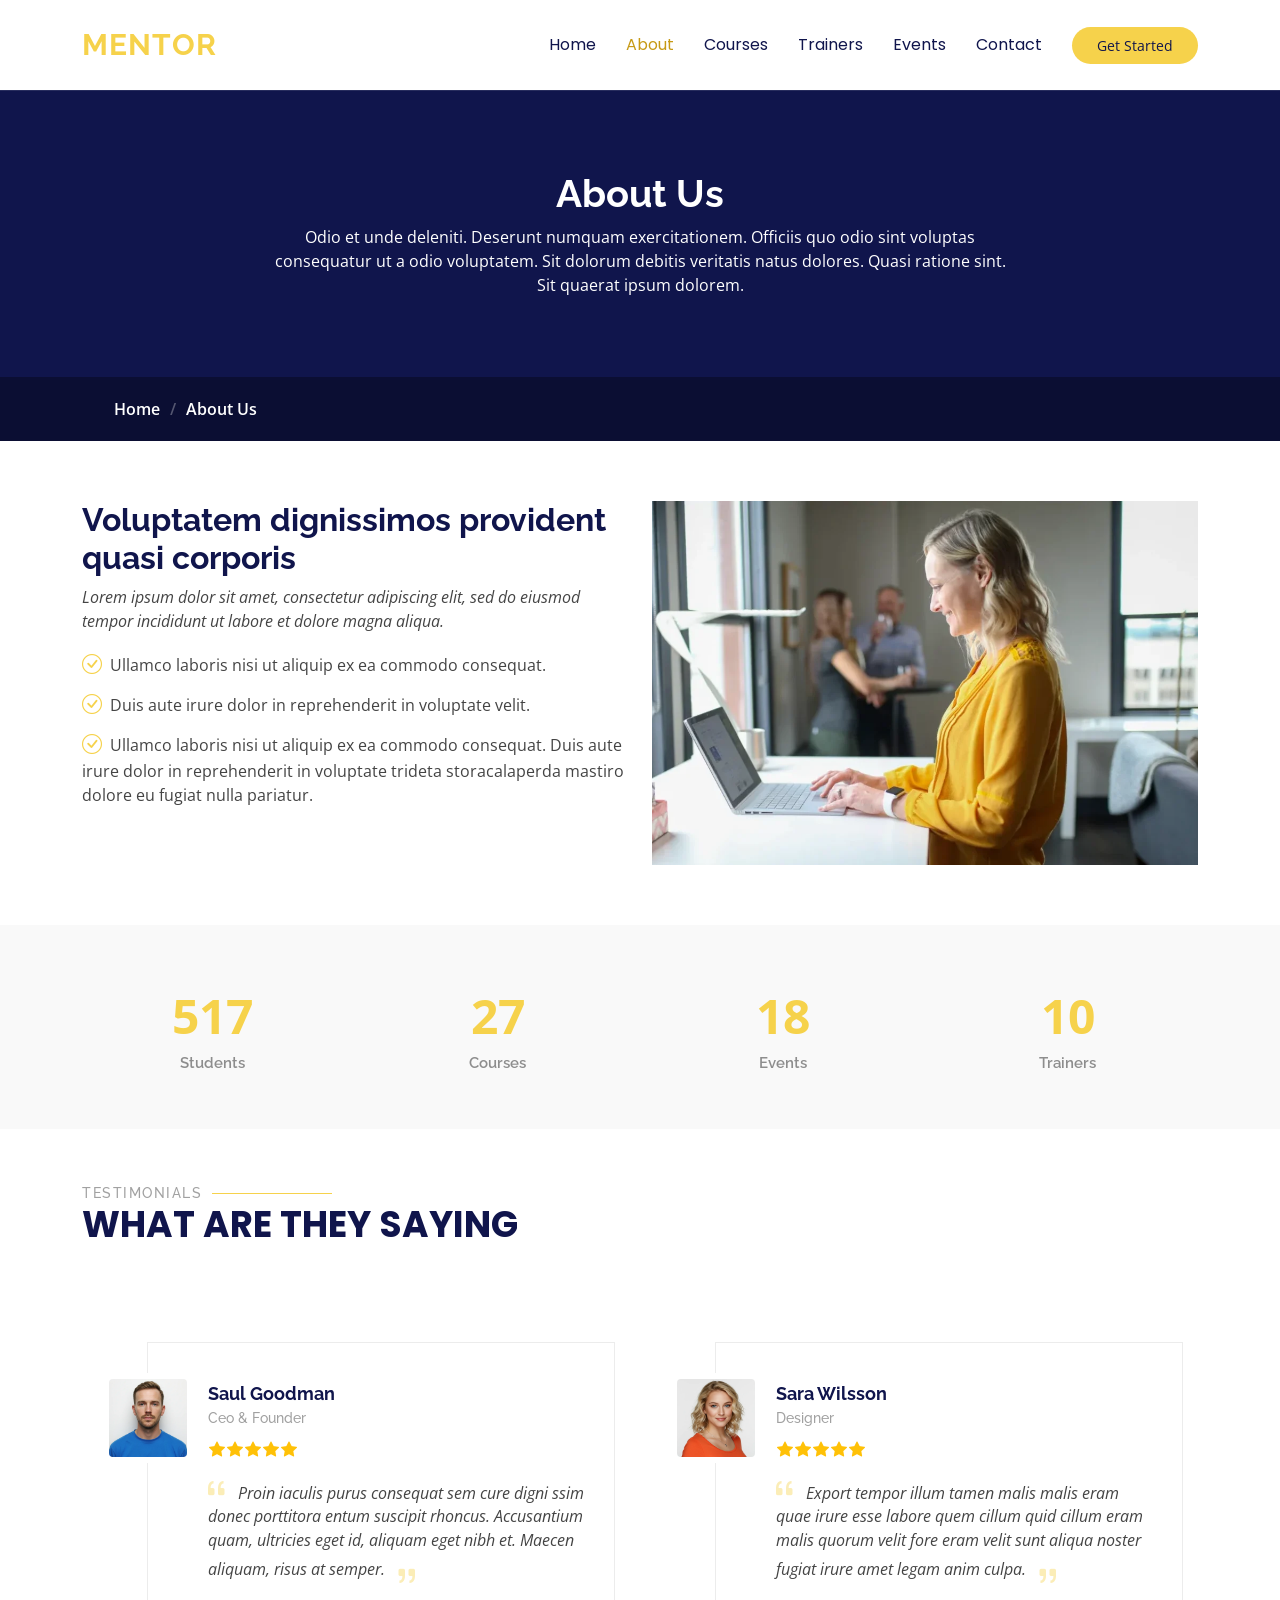
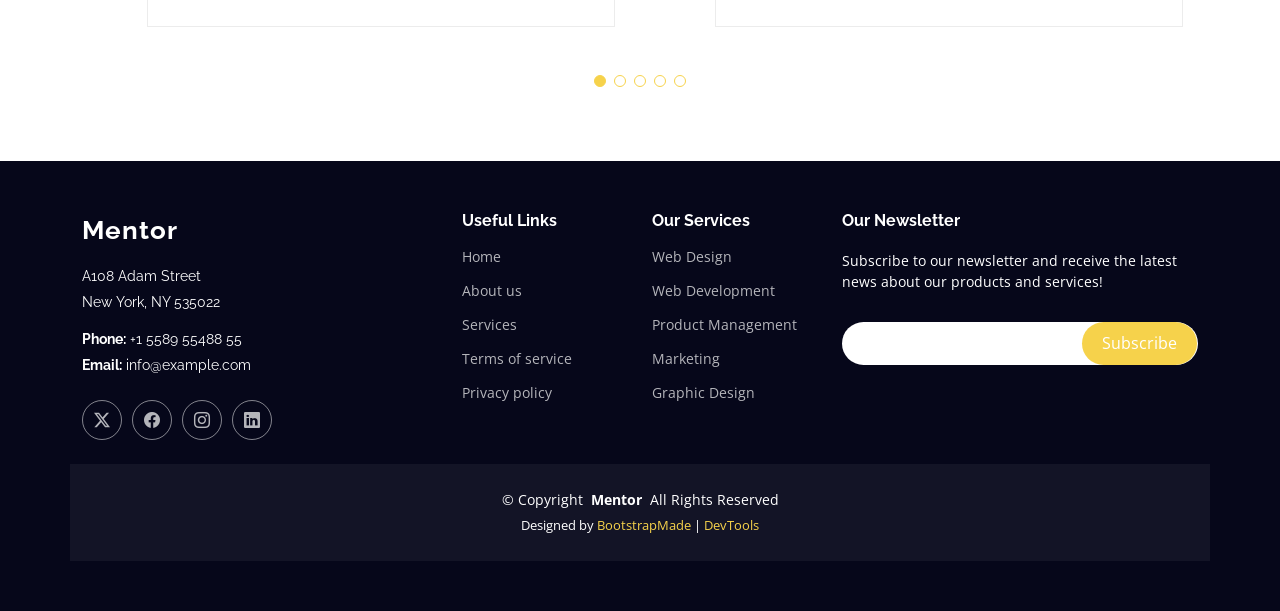
==== commit 18607387: "deletion of some menus" ====
--- a/about.html
+++ b/about.html
@@ -54,23 +54,6 @@
           <li><a href="courses.html">Courses</a></li>
           <li><a href="trainers.html">Trainers</a></li>
           <li><a href="events.html">Events</a></li>
-          <li><a href="pricing.html">Pricing</a></li>
-          <li class="dropdown"><a href="#"><span>Dropdown</span> <i class="bi bi-chevron-down toggle-dropdown"></i></a>
-            <ul>
-              <li><a href="#">Dropdown 1</a></li>
-              <li class="dropdown"><a href="#"><span>Deep Dropdown</span> <i class="bi bi-chevron-down toggle-dropdown"></i></a>
-                <ul>
-                  <li><a href="#">Deep Dropdown 1</a></li>
-                  <li><a href="#">Deep Dropdown 2</a></li>
-                  <li><a href="#">Deep Dropdown 3</a></li>
-                  <li><a href="#">Deep Dropdown 4</a></li>
-                  <li><a href="#">Deep Dropdown 5</a></li>
-                </ul>
-              </li>
-              <li><a href="#">Dropdown 2</a></li>
-              <li><a href="#">Dropdown 3</a></li>
-              <li><a href="#">Dropdown 4</a></li>
-            </ul>
           </li>
           <li><a href="contact.html">Contact</a></li>
         </ul>
--- a/assets/css/main.css
+++ b/assets/css/main.css
@@ -21,20 +21,20 @@
 :root { 
   --background-color: #ffffff; /* Background color for the entire website, including individual sections */
   --default-color: #444444; /* Default color used for the majority of the text content across the entire website */
-  --heading-color: #37423b; /* Color for headings, subheadings and title throughout the website */
-  --accent-color: #5fcf80; /* Accent color that represents your brand on the website. It's used for buttons, links, and other elements that need to stand out */
+  --heading-color: #10154c; /* Deep navy headings inspired by the Kabankalan Catholic College theme */
+  --accent-color: #f6d24b; /* Warm gold accent used for highlights, buttons, and links */
   --surface-color: #ffffff; /* The surface color is used as a background of boxed elements within sections, such as cards, icon boxes, or other elements that require a visual separation from the global background. */
   --contrast-color: #ffffff; /* Contrast color for text, ensuring readability against backgrounds of accent, heading, or default colors. */
 }
 
 /* Nav Menu Colors - The following color variables are used specifically for the navigation menu. They are separate from the global colors to allow for more customization options */
 :root {
-  --nav-color: #272828;  /* The default color of the main navmenu links */
-  --nav-hover-color: #5fcf80; /* Applied to main navmenu links when they are hovered over or active */
+  --nav-color: #10154c;  /* The default color of the main navmenu links */
+  --nav-hover-color: #c79a16; /* Applied to main navmenu links when they are hovered over or active */
   --nav-mobile-background-color: #ffffff; /* Used as the background color for mobile navigation menu */
   --nav-dropdown-background-color: #ffffff; /* Used as the background color for dropdown items that appear when hovering over primary navigation items */
-  --nav-dropdown-color: #272828; /* Used for navigation links of the dropdown items in the navigation menu. */
-  --nav-dropdown-hover-color: #5fcf80; /* Similar to --nav-hover-color, this color is applied to dropdown navigation links when they are hovered over. */
+  --nav-dropdown-color: #10154c; /* Used for navigation links of the dropdown items in the navigation menu. */
+  --nav-dropdown-hover-color: #c79a16; /* Similar to --nav-hover-color, this color is applied to dropdown navigation links when they are hovered over. */
 }
 
 /* Color Presets - These classes override global colors when applied to any section or element, providing reuse of the sam color scheme. */
@@ -249,7 +249,7 @@
 
 .header .btn-getstarted,
 .header .btn-getstarted:focus {
-  color: var(--contrast-color);
+  color: #10154c;
   background: var(--accent-color);
   font-size: 14px;
   padding: 8px 25px;
@@ -524,8 +524,10 @@
 # Global Footer
 --------------------------------------------------------------*/
 .footer {
+  --default-color: #ffffff;
+  --heading-color: #ffffff;
   color: var(--default-color);
-  background-color: var(--background-color);
+  background-color: #06071a;
   font-size: 14px;
   padding-bottom: 50px;
   position: relative;
@@ -764,13 +766,21 @@
 --------------------------------------------------------------*/
 .page-title {
   --default-color: var(--contrast-color);
-  --background-color: var(--accent-color);
+  --background-color: #10154c;
   --heading-color: var(--contrast-color);
   color: var(--default-color);
   background-color: var(--background-color);
   position: relative;
 }
 
+.page-title {
+  --background-color: #10154c;
+}
+
+.page-title nav {
+  background-color: #0b0e33;
+}
+
 .page-title .heading {
   padding: 80px 0;
   border-top: 1px solid color-mix(in srgb, var(--default-color), transparent 90%);
@@ -782,7 +792,7 @@
 }
 
 .page-title nav {
-  background-color: color-mix(in srgb, var(--accent-color) 90%, black 5%);
+  background-color: #0b0e33;
   padding: 20px 0;
 }
 
@@ -1181,7 +1191,7 @@
 
 .courses .course-content .category {
   background: var(--accent-color);
-  color: var(--contrast-color);
+  color: #10154c;
   font-size: 14px;
   padding: 6px 14px;
   margin: 0;
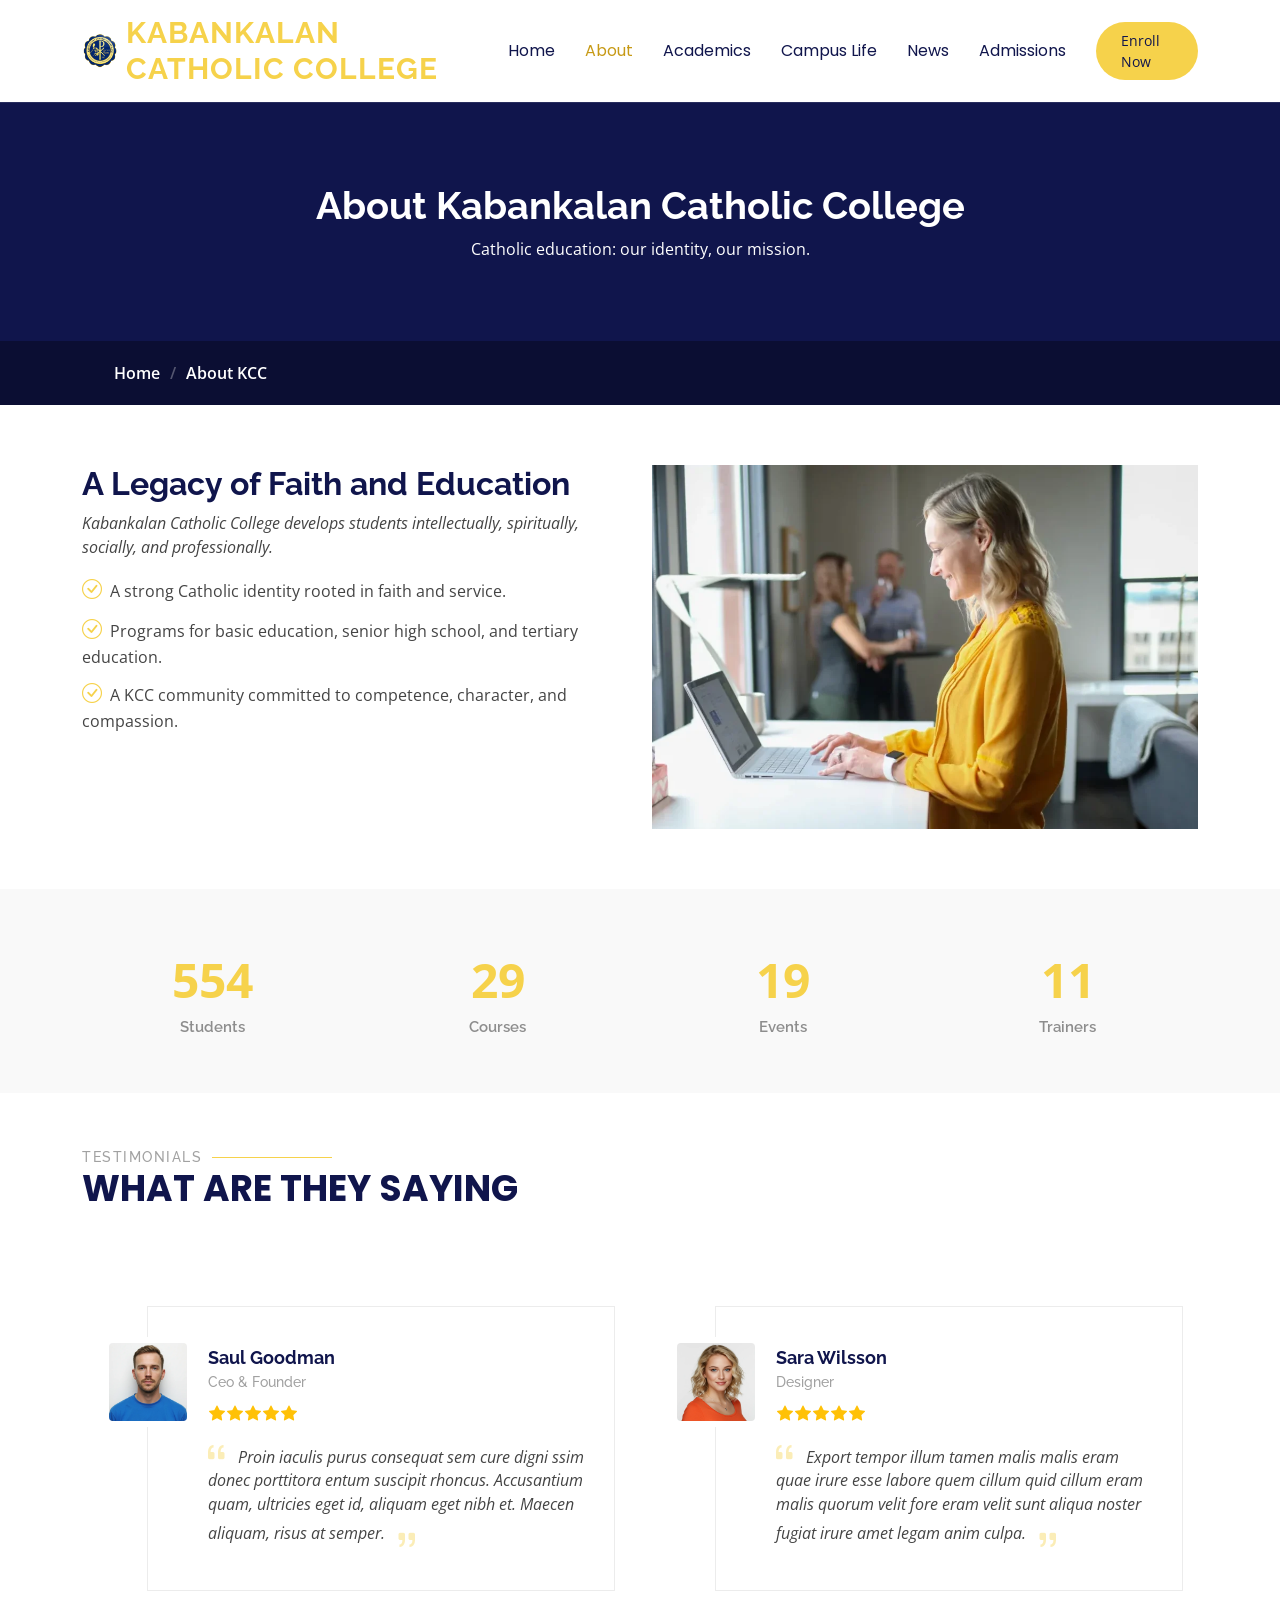
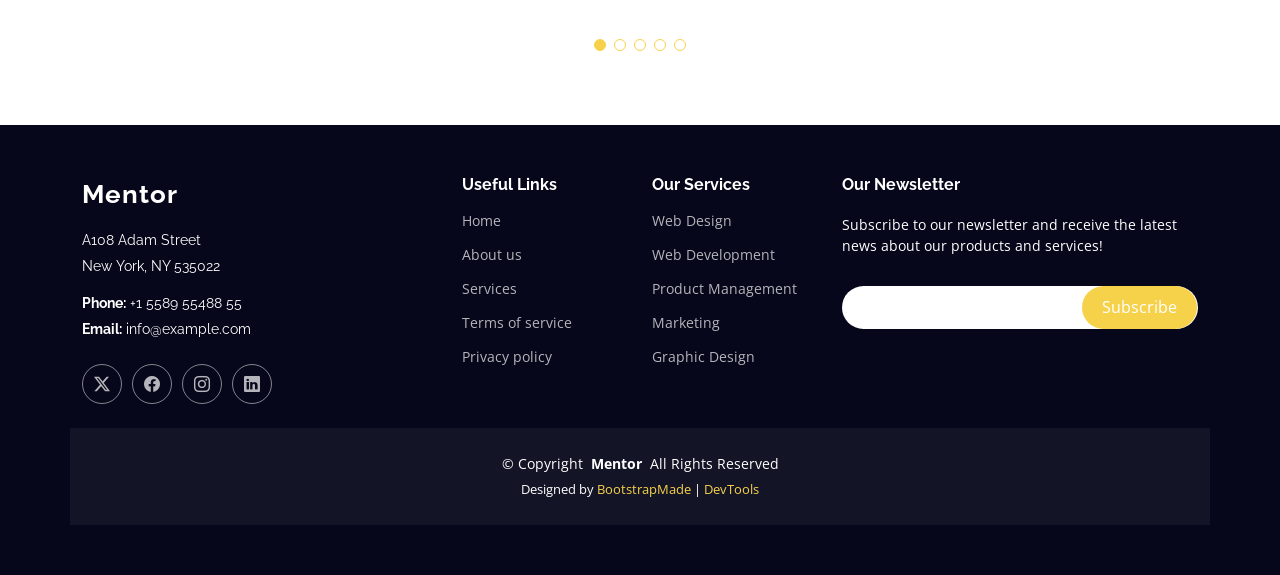
==== commit 6c2ca13d: "Translate academic and about pages to KCC programs" ====
--- a/about.html
+++ b/about.html
@@ -4,7 +4,7 @@
 <head>
   <meta charset="utf-8">
   <meta content="width=device-width, initial-scale=1.0" name="viewport">
-  <title>About - Mentor Bootstrap Template</title>
+  <title>About KCC - Kabankalan Catholic College</title>
   <meta name="description" content="">
   <meta name="keywords" content="">
 
@@ -42,25 +42,23 @@
     <div class="container-fluid container-xl position-relative d-flex align-items-center">
 
       <a href="index.html" class="logo d-flex align-items-center me-auto">
-        <!-- Uncomment the line below if you also wish to use an image logo -->
-        <!-- <img src="assets/img/logo.webp" alt=""> -->
-        <h1 class="sitename">Mentor</h1>
+        <img src="assets/img/kcc/kcc-logo.png" alt="Kabankalan Catholic College logo">
+        <h1 class="sitename">Kabankalan Catholic College</h1>
       </a>
 
       <nav id="navmenu" class="navmenu">
         <ul>
           <li><a href="index.html">Home<br></a></li>
           <li><a href="about.html" class="active">About</a></li>
-          <li><a href="courses.html">Courses</a></li>
-          <li><a href="trainers.html">Trainers</a></li>
-          <li><a href="events.html">Events</a></li>
-          </li>
-          <li><a href="contact.html">Contact</a></li>
+          <li><a href="courses.html">Academics</a></li>
+          <li><a href="trainers.html">Campus Life</a></li>
+          <li><a href="events.html">News</a></li>
+          <li><a href="contact.html">Admissions</a></li>
         </ul>
         <i class="mobile-nav-toggle d-xl-none bi bi-list"></i>
       </nav>
 
-      <a class="btn-getstarted" href="courses.html">Get Started</a>
+      <a class="btn-getstarted" href="https://kcc.wela.ph" target="_blank" rel="noopener">Enroll Now</a>
 
     </div>
   </header>
@@ -73,8 +71,8 @@
         <div class="container">
           <div class="row d-flex justify-content-center text-center">
             <div class="col-lg-8">
-              <h1>About Us<br></h1>
-              <p class="mb-0">Odio et unde deleniti. Deserunt numquam exercitationem. Officiis quo odio sint voluptas consequatur ut a odio voluptatem. Sit dolorum debitis veritatis natus dolores. Quasi ratione sint. Sit quaerat ipsum dolorem.</p>
+              <h1>About Kabankalan Catholic College</h1>
+              <p class="mb-0">Catholic education: our identity, our mission.</p>
             </div>
           </div>
         </div>
@@ -83,7 +81,7 @@
         <div class="container">
           <ol>
             <li><a href="index.html">Home</a></li>
-            <li class="current">About Us<br></li>
+            <li class="current">About KCC</li>
           </ol>
         </div>
       </nav>
@@ -101,15 +99,14 @@
           </div>
 
           <div class="col-lg-6 order-2 order-lg-1 content" data-aos="fade-up" data-aos-delay="200">
-            <h3>Voluptatem dignissimos provident quasi corporis</h3>
+            <h3>A Legacy of Faith and Education</h3>
             <p class="fst-italic">
-              Lorem ipsum dolor sit amet, consectetur adipiscing elit, sed do eiusmod tempor incididunt ut labore et dolore
-              magna aliqua.
+              Kabankalan Catholic College develops students intellectually, spiritually, socially, and professionally.
             </p>
             <ul>
-              <li><i class="bi bi-check-circle"></i> <span>Ullamco laboris nisi ut aliquip ex ea commodo consequat.</span></li>
-              <li><i class="bi bi-check-circle"></i> <span>Duis aute irure dolor in reprehenderit in voluptate velit.</span></li>
-              <li><i class="bi bi-check-circle"></i> <span>Ullamco laboris nisi ut aliquip ex ea commodo consequat. Duis aute irure dolor in reprehenderit in voluptate trideta storacalaperda mastiro dolore eu fugiat nulla pariatur.</span></li>
+              <li><i class="bi bi-check-circle"></i> <span>A strong Catholic identity rooted in faith and service.</span></li>
+              <li><i class="bi bi-check-circle"></i> <span>Programs for basic education, senior high school, and tertiary education.</span></li>
+              <li><i class="bi bi-check-circle"></i> <span>A KCC community committed to competence, character, and compassion.</span></li>
             </ul>
           </div>
 
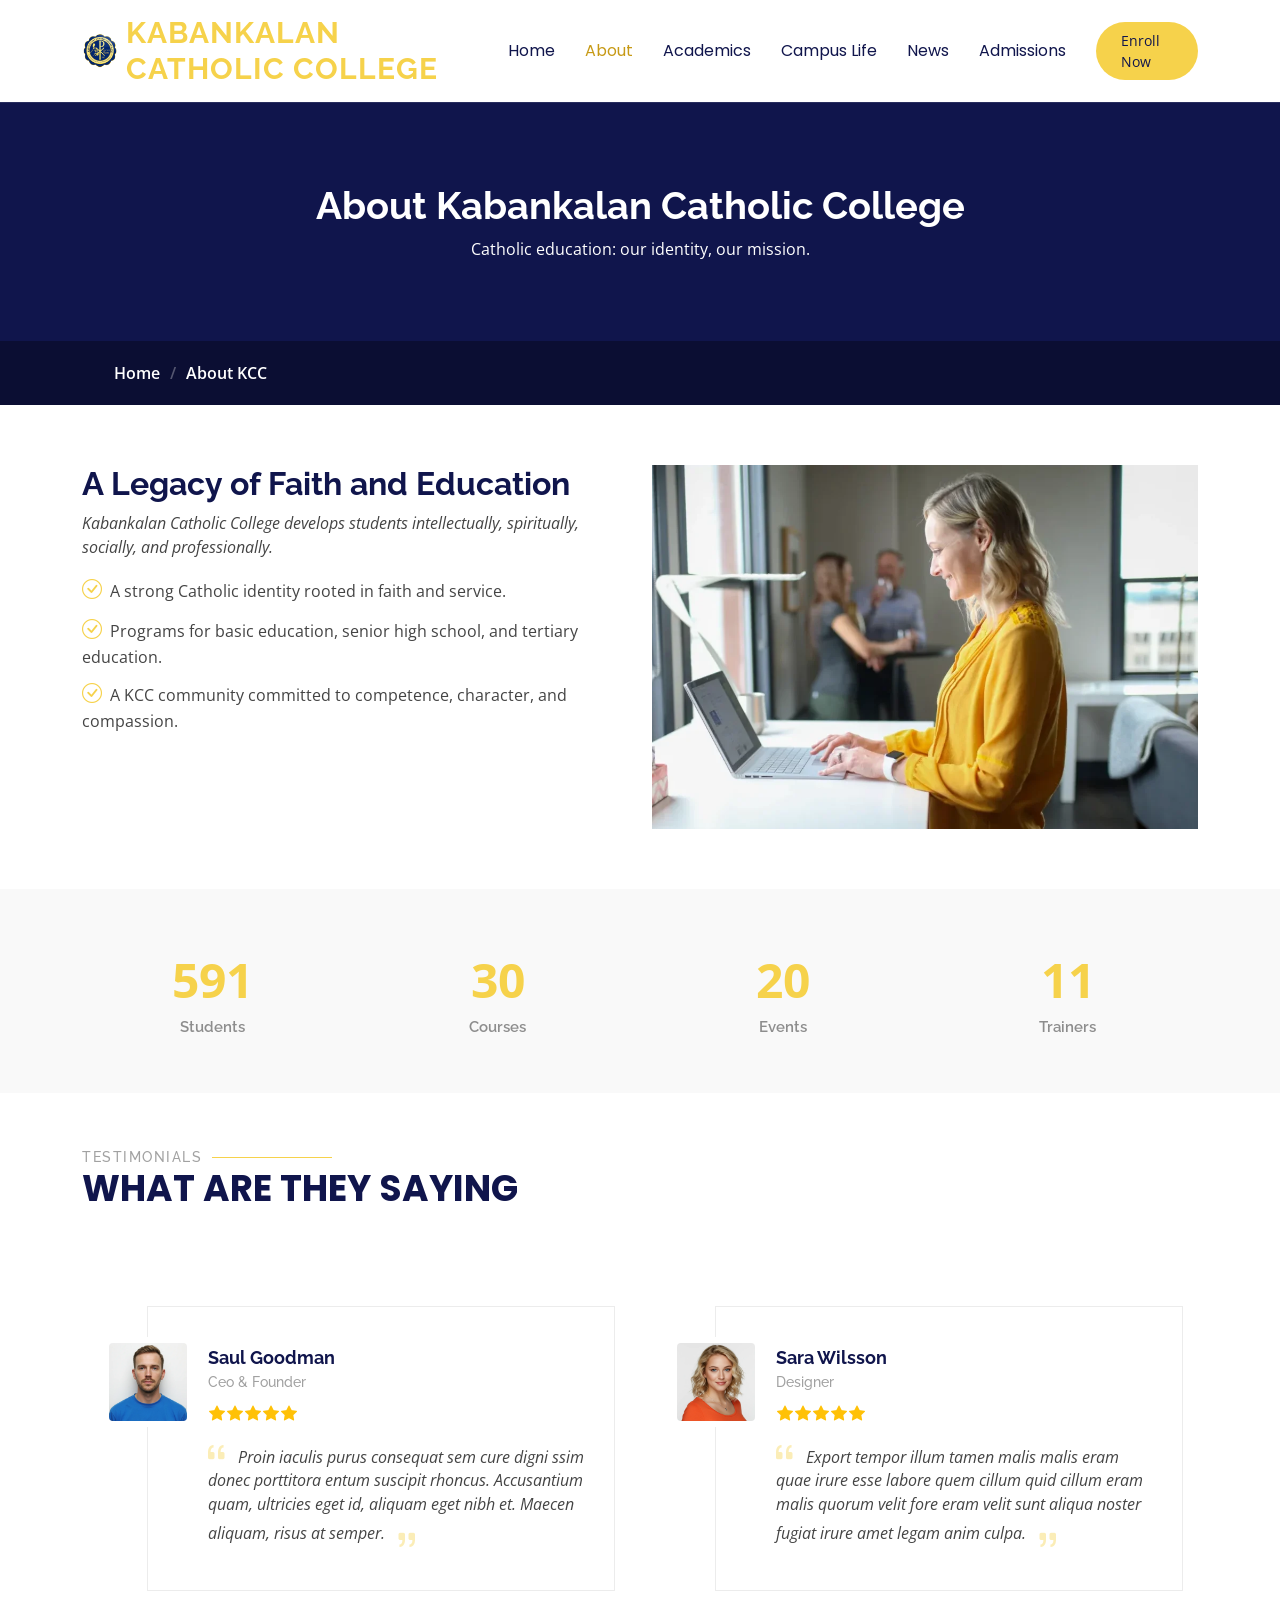
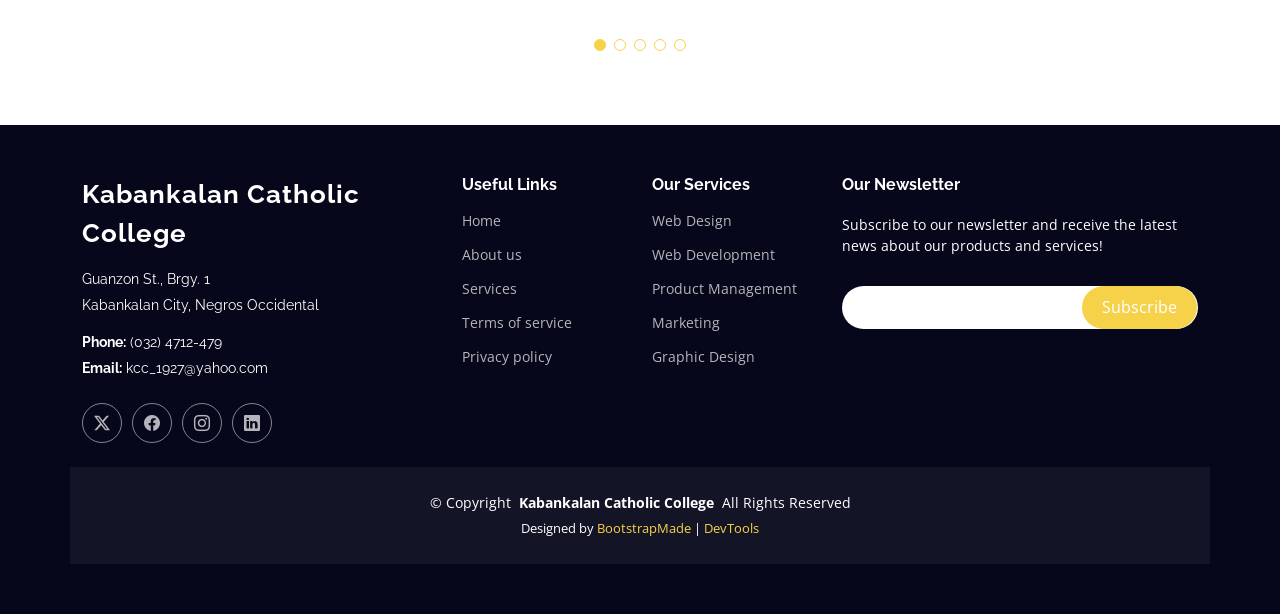
==== commit 100242f5: "Complete KCC site-wide branding and final content cleanup" ====
--- a/about.html
+++ b/about.html
@@ -302,13 +302,13 @@
       <div class="row gy-4">
         <div class="col-lg-4 col-md-6 footer-about">
           <a href="index.html" class="logo d-flex align-items-center">
-            <span class="sitename">Mentor</span>
+            <span class="sitename">Kabankalan Catholic College</span>
           </a>
           <div class="footer-contact pt-3">
-            <p>A108 Adam Street</p>
-            <p>New York, NY 535022</p>
-            <p class="mt-3"><strong>Phone:</strong> <span>+1 5589 55488 55</span></p>
-            <p><strong>Email:</strong> <span>info@example.com</span></p>
+            <p>Guanzon St., Brgy. 1</p>
+            <p>Kabankalan City, Negros Occidental</p>
+            <p class="mt-3"><strong>Phone:</strong> <span>(032) 4712-479</span></p>
+            <p><strong>Email:</strong> <span>kcc_1927@yahoo.com</span></p>
           </div>
           <div class="social-links d-flex mt-4">
             <a href=""><i class="bi bi-twitter-x"></i></a>
@@ -355,7 +355,7 @@
     </div>
 
     <div class="container copyright text-center mt-4">
-      <p>© <span>Copyright</span> <strong class="px-1 sitename">Mentor</strong> <span>All Rights Reserved</span></p>
+      <p>© <span>Copyright</span> <strong class="px-1 sitename">Kabankalan Catholic College</strong> <span>All Rights Reserved</span></p>
       <div class="credits">
         <!-- All the links in the footer should remain intact. -->
         <!-- You can delete the links only if you've purchased the pro version. -->
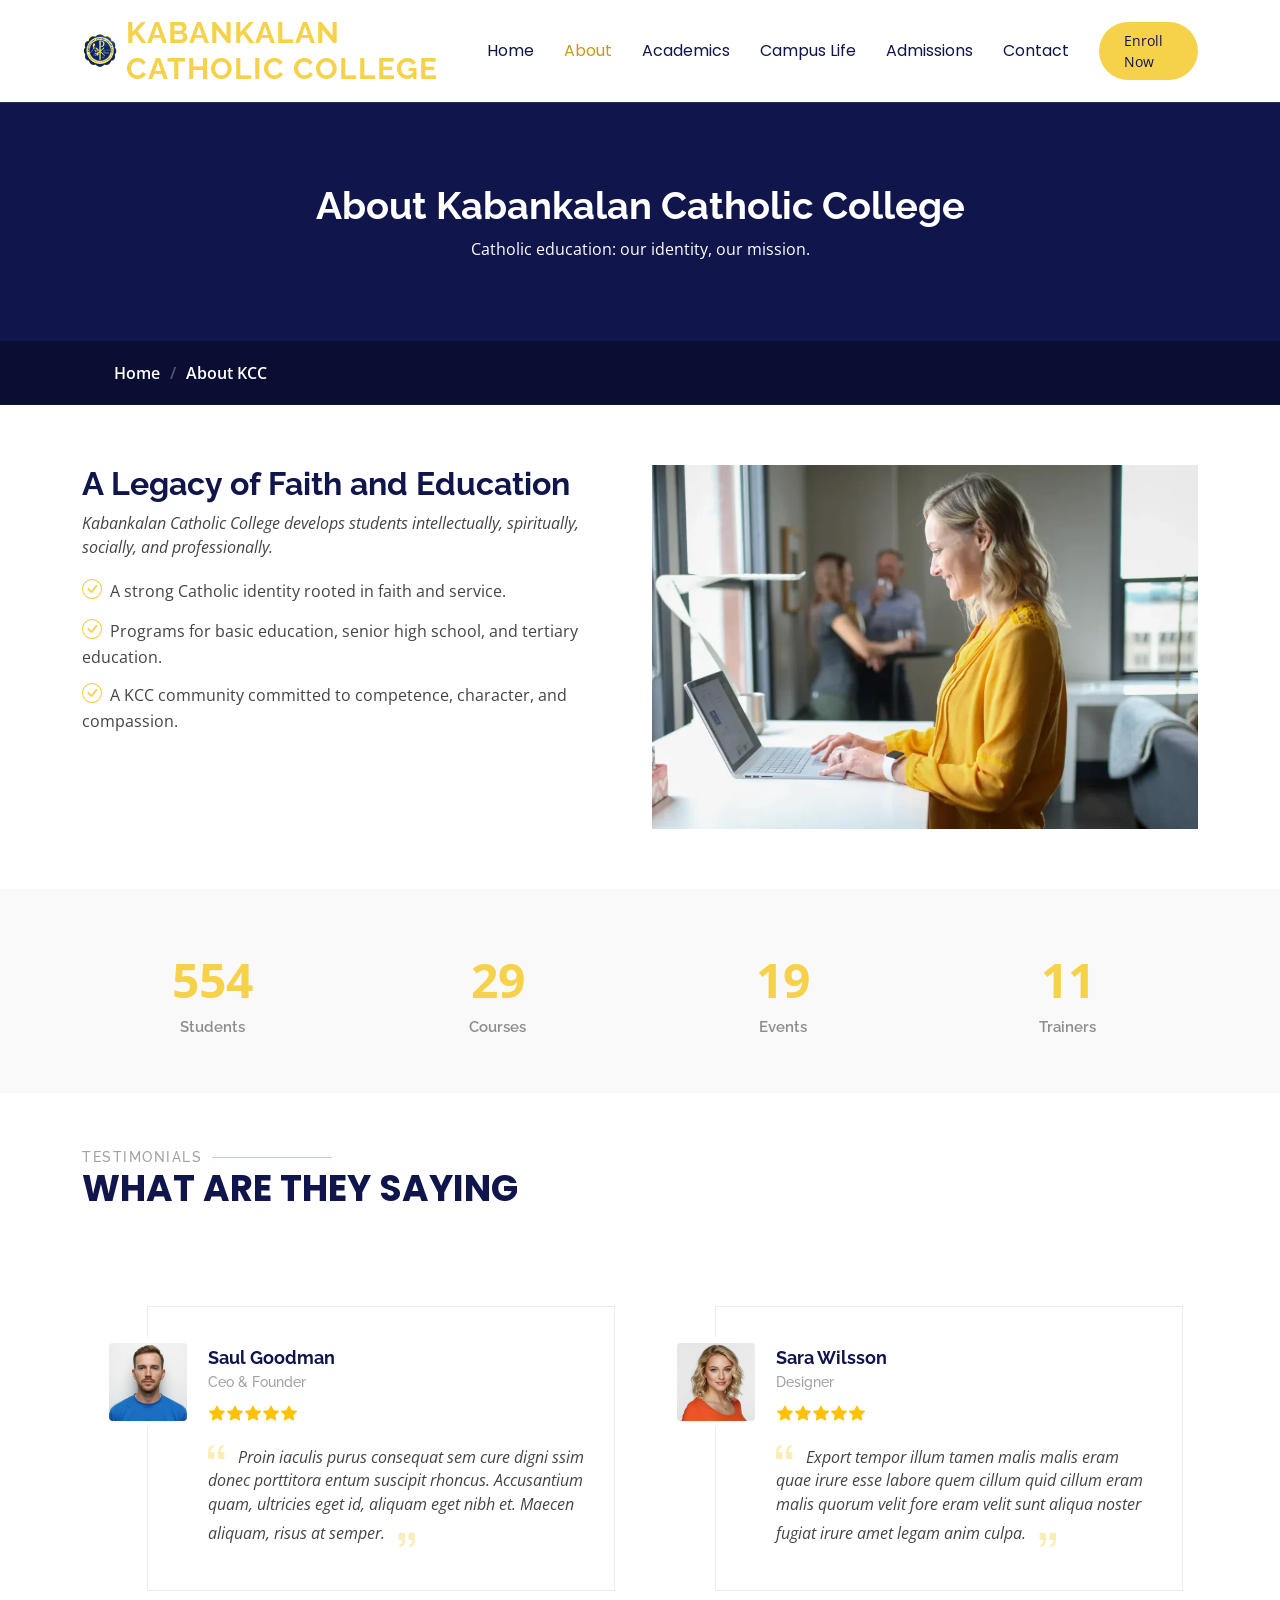
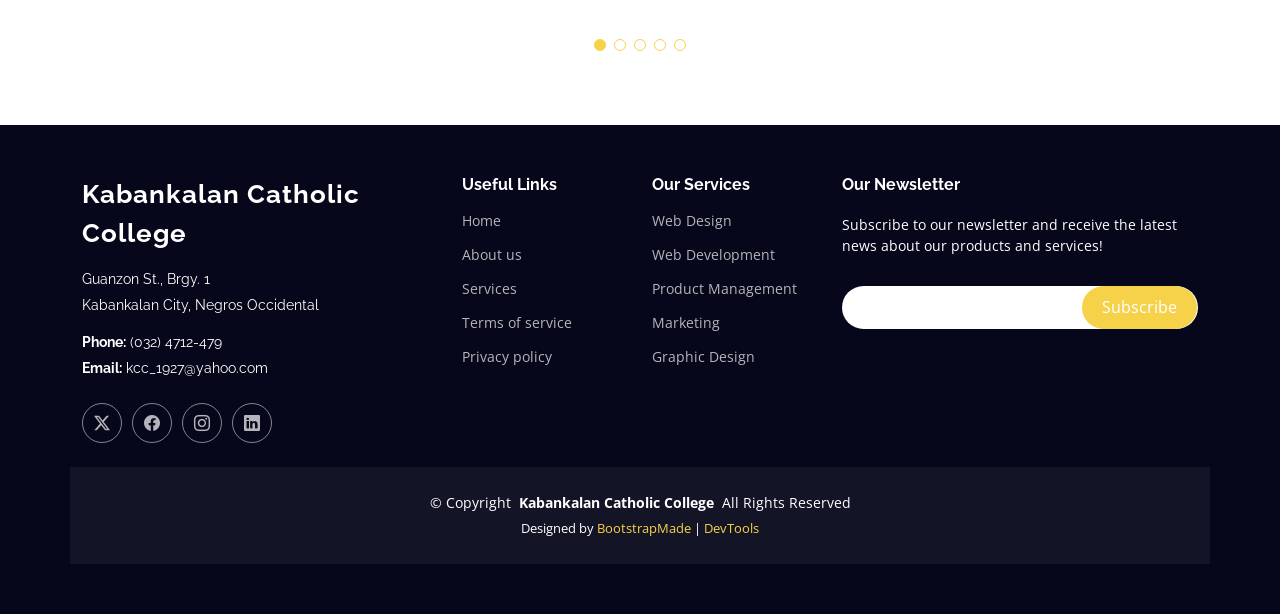
==== commit 2c312f7f: "Rename News and Admissions navigation items" ====
--- a/about.html
+++ b/about.html
@@ -52,8 +52,8 @@
           <li><a href="about.html" class="active">About</a></li>
           <li><a href="courses.html">Academics</a></li>
           <li><a href="trainers.html">Campus Life</a></li>
-          <li><a href="events.html">News</a></li>
-          <li><a href="contact.html">Admissions</a></li>
+          <li><a href="events.html">Admissions</a></li>
+          <li><a href="contact.html">Contact</a></li>
         </ul>
         <i class="mobile-nav-toggle d-xl-none bi bi-list"></i>
       </nav>
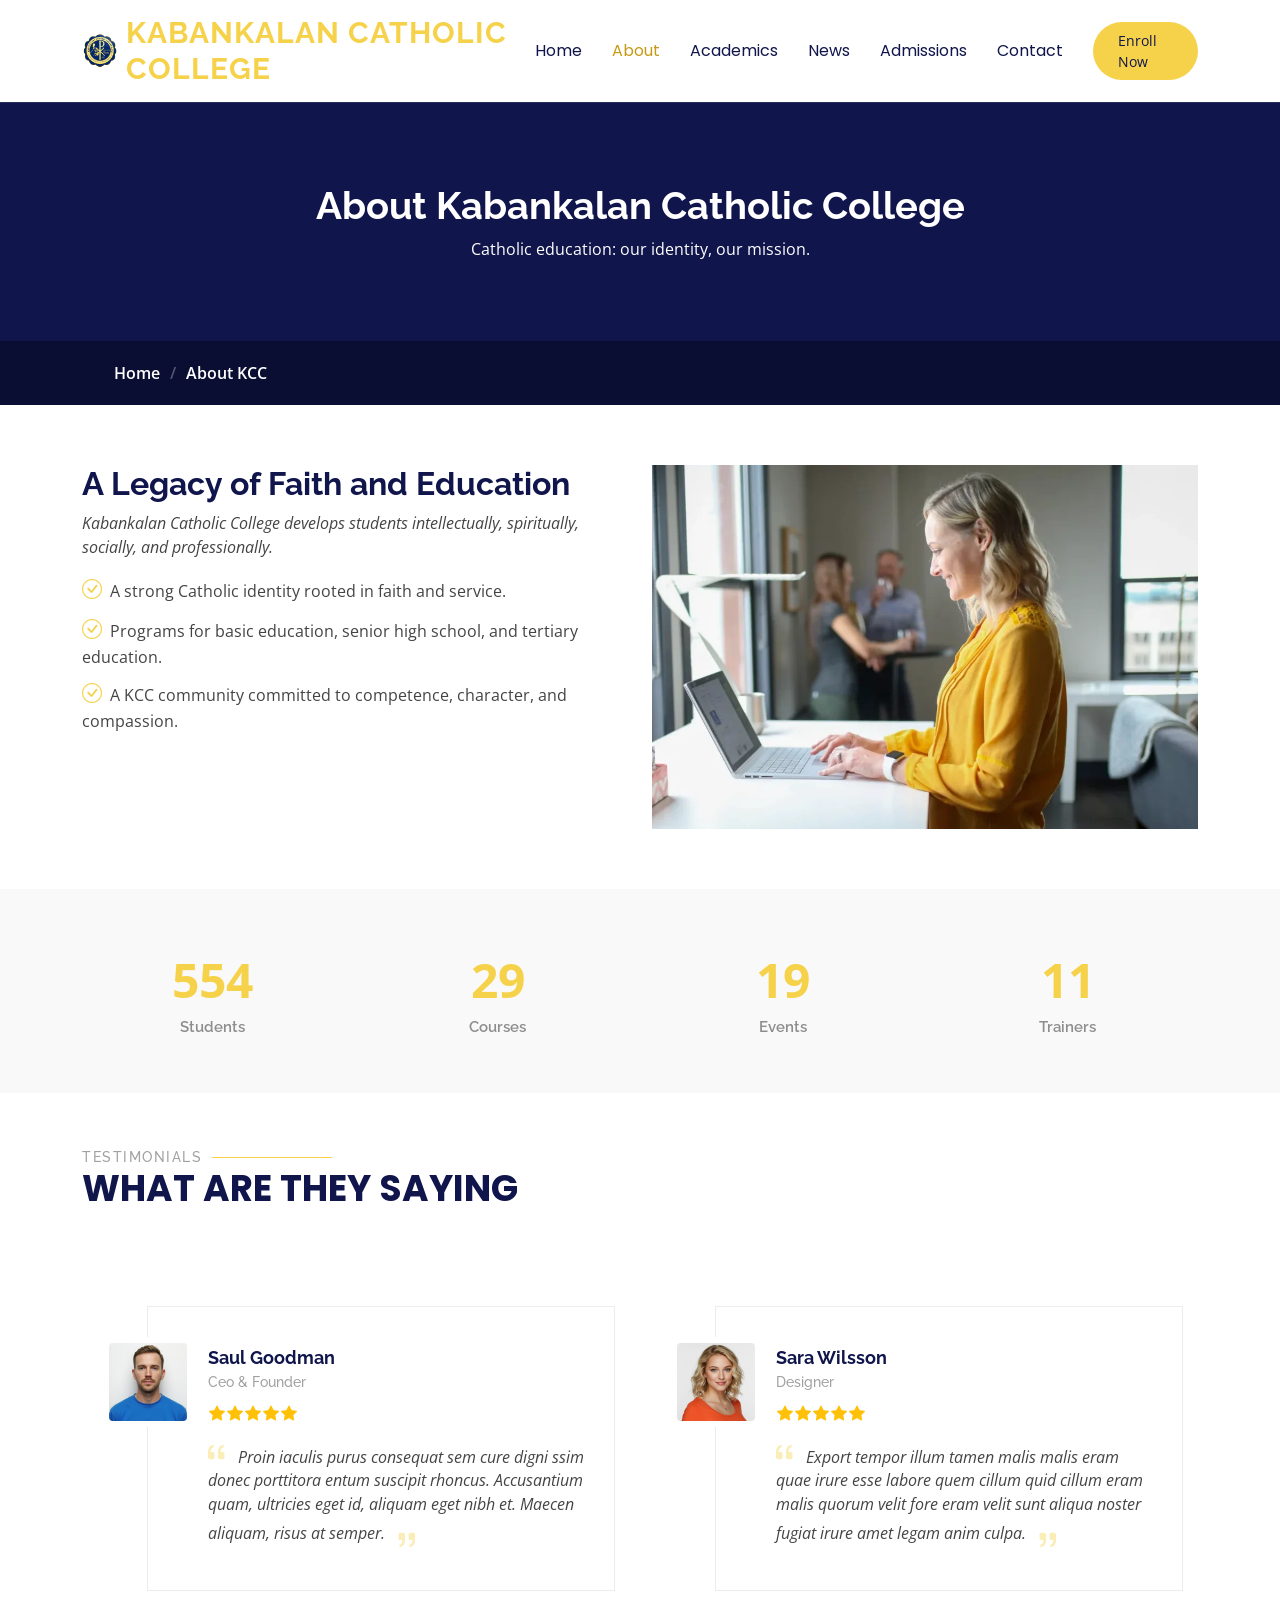
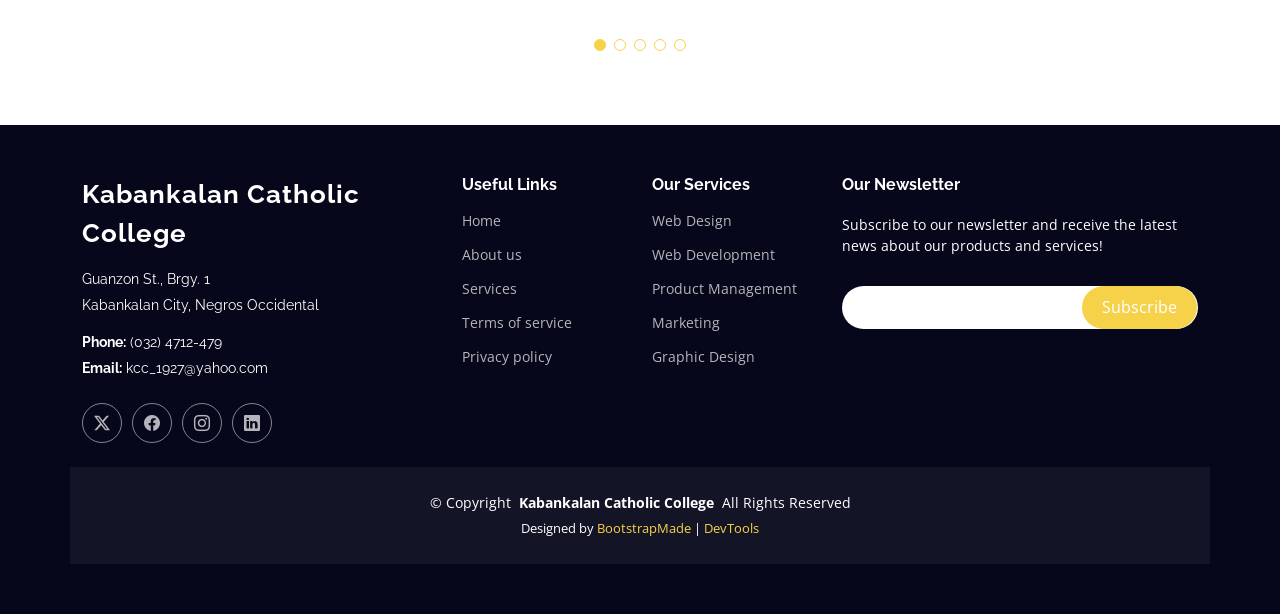
==== commit 96f58b0a: "Convert Campus Life to KCC News and Events page" ====
--- a/about.html
+++ b/about.html
@@ -51,7 +51,7 @@
           <li><a href="index.html">Home<br></a></li>
           <li><a href="about.html" class="active">About</a></li>
           <li><a href="courses.html">Academics</a></li>
-          <li><a href="trainers.html">Campus Life</a></li>
+          <li><a href="trainers.html">News</a></li>
           <li><a href="events.html">Admissions</a></li>
           <li><a href="contact.html">Contact</a></li>
         </ul>
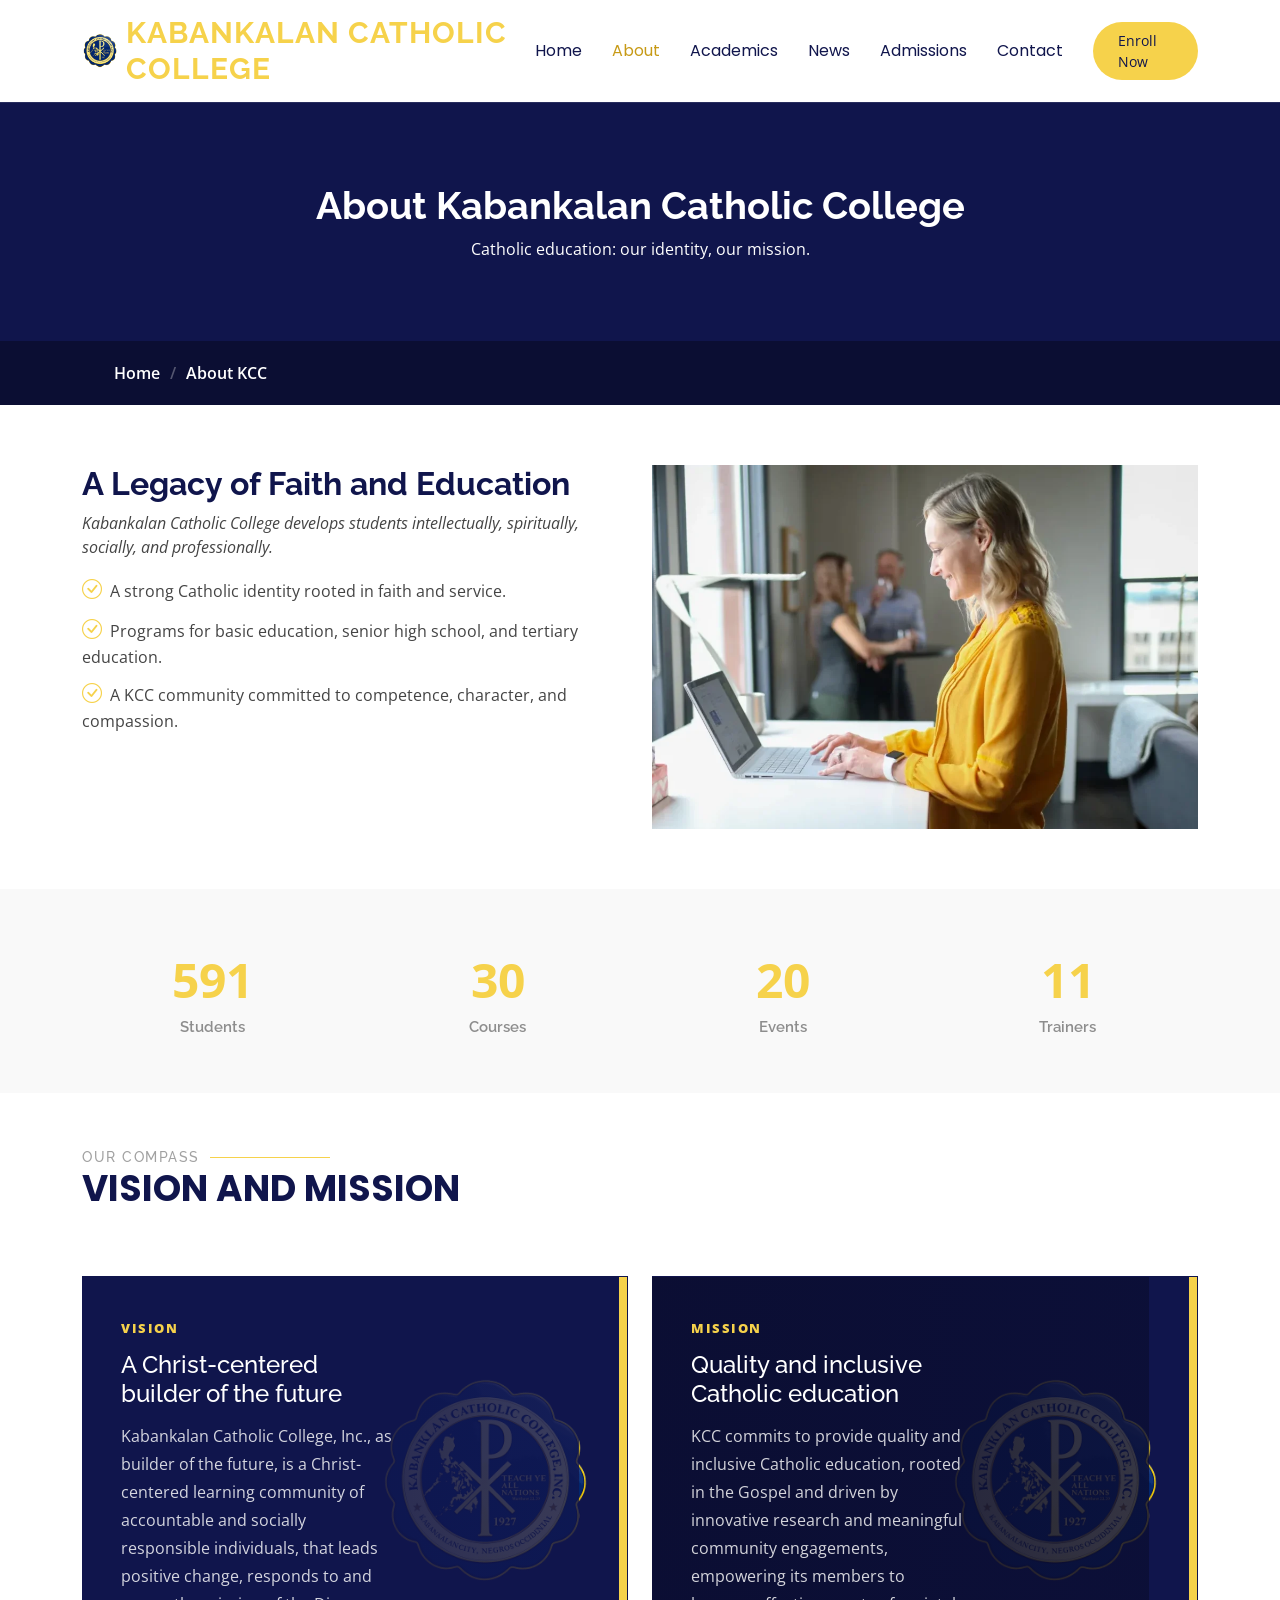
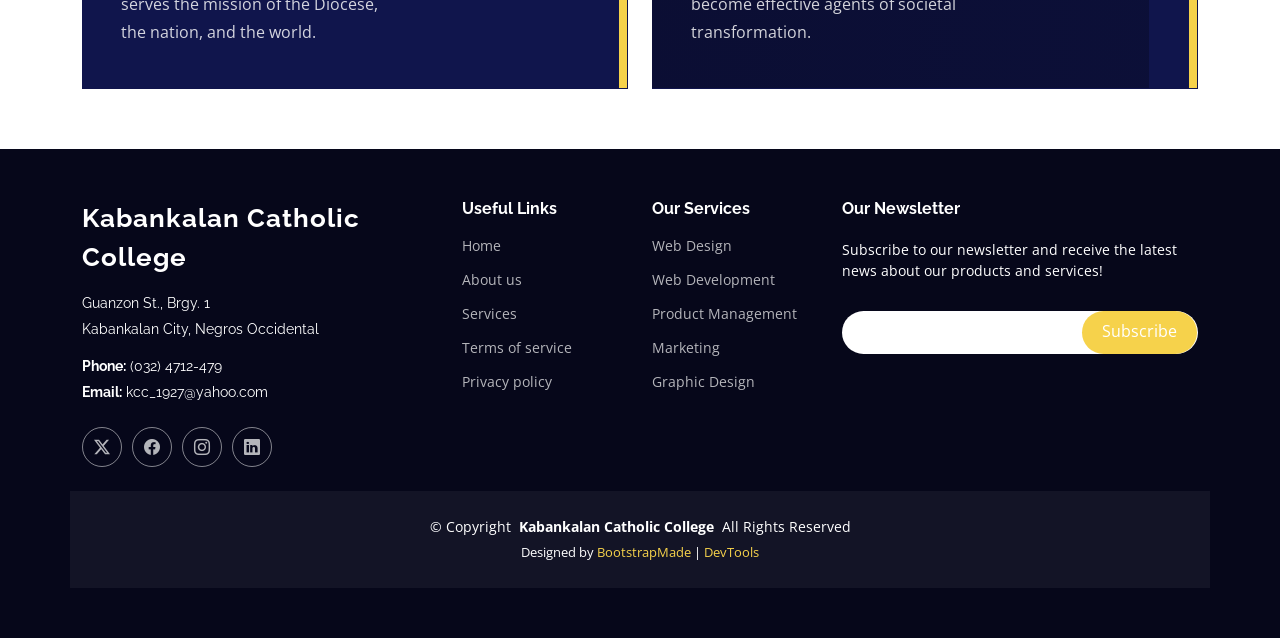
==== commit e91edec5: "Replace About testimonials with KCC mission and vision" ====
--- a/about.html
+++ b/about.html
@@ -157,142 +157,41 @@
 
     </section><!-- /Counts Section -->
 
-    <!-- Testimonials Section -->
-    <section id="testimonials" class="testimonials section">
-
-      <!-- Section Title -->
+    <!-- Vision and Mission Section -->
+    <section id="vision-mission" class="vision-mission section">
+
       <div class="container section-title" data-aos="fade-up">
-        <h2>Testimonials</h2>
-        <p>What are they saying</p>
-      </div><!-- End Section Title -->
+        <h2>Our Compass</h2>
+        <p>Vision and Mission</p>
+      </div>
 
       <div class="container" data-aos="fade-up" data-aos-delay="100">
-
-        <div class="swiper init-swiper">
-          <script type="application/json" class="swiper-config">
-            {
-              "loop": true,
-              "speed": 600,
-              "autoplay": {
-                "delay": 5000
-              },
-              "slidesPerView": "auto",
-              "pagination": {
-                "el": ".swiper-pagination",
-                "type": "bullets",
-                "clickable": true
-              },
-              "breakpoints": {
-                "320": {
-                  "slidesPerView": 1,
-                  "spaceBetween": 40
-                },
-                "1200": {
-                  "slidesPerView": 2,
-                  "spaceBetween": 20
-                }
-              }
-            }
-          </script>
-          <div class="swiper-wrapper">
-
-            <div class="swiper-slide">
-              <div class="testimonial-wrap">
-                <div class="testimonial-item">
-                  <img src="assets/img/person/person-m-9.webp" class="testimonial-img" alt="">
-                  <h3>Saul Goodman</h3>
-                  <h4>Ceo &amp; Founder</h4>
-                  <div class="stars">
-                    <i class="bi bi-star-fill"></i><i class="bi bi-star-fill"></i><i class="bi bi-star-fill"></i><i class="bi bi-star-fill"></i><i class="bi bi-star-fill"></i>
-                  </div>
-                  <p>
-                    <i class="bi bi-quote quote-icon-left"></i>
-                    <span>Proin iaculis purus consequat sem cure digni ssim donec porttitora entum suscipit rhoncus. Accusantium quam, ultricies eget id, aliquam eget nibh et. Maecen aliquam, risus at semper.</span>
-                    <i class="bi bi-quote quote-icon-right"></i>
-                  </p>
-                </div>
+        <div class="row gy-4">
+
+          <div class="col-lg-6">
+            <article class="kcc-principle principle-vision">
+              <div class="principle-content">
+                <span class="principle-label">Vision</span>
+                <h3>A Christ-centered builder of the future</h3>
+                <p>Kabankalan Catholic College, Inc., as builder of the future, is a Christ-centered learning community of accountable and socially responsible individuals, that leads positive change, responds to and serves the mission of the Diocese, the nation, and the world.</p>
               </div>
-            </div><!-- End testimonial item -->
-
-            <div class="swiper-slide">
-              <div class="testimonial-wrap">
-                <div class="testimonial-item">
-                  <img src="assets/img/person/person-f-5.webp" class="testimonial-img" alt="">
-                  <h3>Sara Wilsson</h3>
-                  <h4>Designer</h4>
-                  <div class="stars">
-                    <i class="bi bi-star-fill"></i><i class="bi bi-star-fill"></i><i class="bi bi-star-fill"></i><i class="bi bi-star-fill"></i><i class="bi bi-star-fill"></i>
-                  </div>
-                  <p>
-                    <i class="bi bi-quote quote-icon-left"></i>
-                    <span>Export tempor illum tamen malis malis eram quae irure esse labore quem cillum quid cillum eram malis quorum velit fore eram velit sunt aliqua noster fugiat irure amet legam anim culpa.</span>
-                    <i class="bi bi-quote quote-icon-right"></i>
-                  </p>
-                </div>
+            </article>
+          </div>
+
+          <div class="col-lg-6">
+            <article class="kcc-principle principle-mission">
+              <div class="principle-content">
+                <span class="principle-label">Mission</span>
+                <h3>Quality and inclusive Catholic education</h3>
+                <p>KCC commits to provide quality and inclusive Catholic education, rooted in the Gospel and driven by innovative research and meaningful community engagements, empowering its members to become effective agents of societal transformation.</p>
               </div>
-            </div><!-- End testimonial item -->
-
-            <div class="swiper-slide">
-              <div class="testimonial-wrap">
-                <div class="testimonial-item">
-                  <img src="assets/img/person/person-f-12.webp" class="testimonial-img" alt="">
-                  <h3>Jena Karlis</h3>
-                  <h4>Store Owner</h4>
-                  <div class="stars">
-                    <i class="bi bi-star-fill"></i><i class="bi bi-star-fill"></i><i class="bi bi-star-fill"></i><i class="bi bi-star-fill"></i><i class="bi bi-star-fill"></i>
-                  </div>
-                  <p>
-                    <i class="bi bi-quote quote-icon-left"></i>
-                    <span>Enim nisi quem export duis labore cillum quae magna enim sint quorum nulla quem veniam duis minim tempor labore quem eram duis noster aute amet eram fore quis sint minim.</span>
-                    <i class="bi bi-quote quote-icon-right"></i>
-                  </p>
-                </div>
-              </div>
-            </div><!-- End testimonial item -->
-
-            <div class="swiper-slide">
-              <div class="testimonial-wrap">
-                <div class="testimonial-item">
-                  <img src="assets/img/person/person-m-12.webp" class="testimonial-img" alt="">
-                  <h3>Matt Brandon</h3>
-                  <h4>Freelancer</h4>
-                  <div class="stars">
-                    <i class="bi bi-star-fill"></i><i class="bi bi-star-fill"></i><i class="bi bi-star-fill"></i><i class="bi bi-star-fill"></i><i class="bi bi-star-fill"></i>
-                  </div>
-                  <p>
-                    <i class="bi bi-quote quote-icon-left"></i>
-                    <span>Fugiat enim eram quae cillum dolore dolor amet nulla culpa multos export minim fugiat minim velit minim dolor enim duis veniam ipsum anim magna sunt elit fore quem dolore labore illum veniam.</span>
-                    <i class="bi bi-quote quote-icon-right"></i>
-                  </p>
-                </div>
-              </div>
-            </div><!-- End testimonial item -->
-
-            <div class="swiper-slide">
-              <div class="testimonial-wrap">
-                <div class="testimonial-item">
-                  <img src="assets/img/person/person-m-13.webp" class="testimonial-img" alt="">
-                  <h3>John Larson</h3>
-                  <h4>Entrepreneur</h4>
-                  <div class="stars">
-                    <i class="bi bi-star-fill"></i><i class="bi bi-star-fill"></i><i class="bi bi-star-fill"></i><i class="bi bi-star-fill"></i><i class="bi bi-star-fill"></i>
-                  </div>
-                  <p>
-                    <i class="bi bi-quote quote-icon-left"></i>
-                    <span>Quis quorum aliqua sint quem legam fore sunt eram irure aliqua veniam tempor noster veniam enim culpa labore duis sunt culpa nulla illum cillum fugiat legam esse veniam culpa fore nisi cillum quid.</span>
-                    <i class="bi bi-quote quote-icon-right"></i>
-                  </p>
-                </div>
-              </div>
-            </div><!-- End testimonial item -->
-
-          </div>
-          <div class="swiper-pagination"></div>
-        </div>
-
-      </div>
-
-    </section><!-- /Testimonials Section -->
+            </article>
+          </div>
+
+        </div>
+      </div>
+
+    </section><!-- /Vision and Mission Section -->
 
   </main>
 
--- a/assets/css/main.css
+++ b/assets/css/main.css
@@ -878,6 +878,157 @@
   text-transform: uppercase;
 }
 
+.admissions {
+  --admissions-navy: #10154c;
+}
+
+.admissions .section-title {
+  text-align: center;
+}
+
+.admission-steps {
+  display: grid;
+  grid-template-columns: repeat(4, minmax(0, 1fr));
+  border-top: 1px solid color-mix(in srgb, var(--heading-color), transparent 82%);
+}
+
+.admission-step {
+  min-height: 190px;
+  padding: 30px 28px;
+  border-right: 1px solid color-mix(in srgb, var(--heading-color), transparent 82%);
+  border-bottom: 1px solid color-mix(in srgb, var(--heading-color), transparent 82%);
+}
+
+.admission-step:last-child {
+  border-right: 0;
+}
+
+.admission-step .step-number {
+  display: block;
+  color: var(--accent-color);
+  font-size: 32px;
+  font-weight: 800;
+  line-height: 1;
+  margin-bottom: 22px;
+}
+
+.admission-step h3 {
+  font-size: 18px;
+  margin-bottom: 10px;
+}
+
+.admission-step p {
+  margin: 0;
+  line-height: 1.7;
+}
+
+.requirements-panel {
+  height: 100%;
+  padding: 34px;
+  background: var(--surface-color);
+  border: 1px solid color-mix(in srgb, var(--heading-color), transparent 88%);
+}
+
+.requirements-panel .section-title {
+  padding-bottom: 28px;
+}
+
+.requirements-panel .section-title p {
+  font-size: 28px;
+}
+
+.requirements-list {
+  display: grid;
+  grid-template-columns: repeat(2, minmax(0, 1fr));
+  gap: 0;
+  list-style: none;
+  margin: 0;
+  padding: 0;
+}
+
+.requirements-list li {
+  min-height: 58px;
+  display: flex;
+  align-items: center;
+  gap: 12px;
+  padding: 10px 14px 10px 0;
+  border-top: 1px solid color-mix(in srgb, var(--heading-color), transparent 88%);
+}
+
+.requirements-list li span {
+  color: #c79a16;
+  font-size: 13px;
+  font-weight: 800;
+}
+
+.enrollment-panel {
+  min-height: 100%;
+  display: flex;
+  flex-direction: column;
+  justify-content: center;
+  padding: 40px;
+  color: var(--contrast-color);
+  background: var(--admissions-navy);
+}
+
+.enrollment-panel .status-label {
+  color: var(--accent-color);
+  font-size: 12px;
+  font-weight: 800;
+  text-transform: uppercase;
+  letter-spacing: 1.5px;
+}
+
+.enrollment-panel h3 {
+  color: var(--contrast-color);
+  margin: 12px 0 14px;
+}
+
+.enrollment-panel p {
+  color: color-mix(in srgb, var(--contrast-color), transparent 18%);
+  line-height: 1.7;
+}
+
+.enrollment-panel .btn-getstarted {
+  align-self: flex-start;
+  margin-top: 10px;
+  color: var(--admissions-navy);
+  background: var(--accent-color);
+}
+
+.enrollment-panel .online-link {
+  color: var(--contrast-color);
+  margin-top: 18px;
+  font-weight: 700;
+}
+
+@media (max-width: 992px) {
+  .admission-steps {
+    grid-template-columns: repeat(2, minmax(0, 1fr));
+  }
+
+  .admission-step:nth-child(2) {
+    border-right: 0;
+  }
+}
+
+@media (max-width: 576px) {
+  .admission-steps,
+  .requirements-list {
+    grid-template-columns: 1fr;
+  }
+
+  .admission-step,
+  .admission-step:nth-child(2) {
+    border-right: 0;
+  }
+
+  .requirements-panel,
+  .enrollment-panel {
+    padding: 28px 22px;
+  }
+}
+
 /*--------------------------------------------------------------
 # Hero Section
 --------------------------------------------------------------*/
@@ -1166,9 +1317,71 @@
 # Courses Section
 --------------------------------------------------------------*/
 .courses .course-item {
+  width: 100%;
   background-color: var(--surface-color);
   border: 1px solid color-mix(in srgb, var(--default-color), transparent 90%);
   border-radius: 5px;
+  overflow: hidden;
+}
+
+.courses .course-symbol {
+  min-height: 180px;
+  display: flex;
+  align-items: center;
+  justify-content: center;
+  color: var(--accent-color);
+  background: #10154c;
+  position: relative;
+}
+
+.courses .course-symbol::before,
+.courses .course-symbol::after {
+  content: "";
+  position: absolute;
+  width: 72px;
+  height: 72px;
+  border: 1px solid color-mix(in srgb, var(--accent-color), transparent 55%);
+  transform: rotate(45deg);
+}
+
+.courses .course-symbol::after {
+  width: 110px;
+  height: 110px;
+  border-color: color-mix(in srgb, var(--contrast-color), transparent 82%);
+}
+
+.courses .course-symbol i {
+  position: relative;
+  z-index: 1;
+  font-size: 58px;
+  line-height: 1;
+}
+
+.courses .course-symbol-ceas,
+.courses .course-symbol-humss,
+.courses .course-symbol-basic {
+  background: #151b60;
+}
+
+.courses .course-symbol-criminology,
+.courses .course-symbol-abm {
+  background: #0b0e33;
+}
+
+.courses .course-symbol-stem,
+.courses .course-symbol-ict,
+.courses .course-symbol-gas {
+  color: #10154c;
+  background: var(--accent-color);
+}
+
+.courses .course-symbol-stem::before,
+.courses .course-symbol-stem::after,
+.courses .course-symbol-ict::before,
+.courses .course-symbol-ict::after,
+.courses .course-symbol-gas::before,
+.courses .course-symbol-gas::after {
+  border-color: color-mix(in srgb, #10154c, transparent 55%);
 }
 
 .courses .course-content {
@@ -1206,8 +1419,28 @@
 }
 
 .courses .course-content .description {
+  min-height: 84px;
   font-size: 14px;
+  line-height: 1.7;
   color: color-mix(in srgb, var(--default-color), transparent 20%);
+}
+
+.courses .course-link {
+  display: inline-flex;
+  align-items: center;
+  gap: 8px;
+  margin-top: 8px;
+  color: var(--heading-color);
+  font-size: 14px;
+  font-weight: 700;
+}
+
+.courses .course-link i {
+  transition: transform 0.25s ease;
+}
+
+.courses .course-link:hover i {
+  transform: translateX(4px);
 }
 
 .courses .trainer {
@@ -1325,121 +1558,101 @@
 }
 
 /*--------------------------------------------------------------
-# Testimonials Section
---------------------------------------------------------------*/
-.testimonials .testimonial-wrap {
-  padding-left: 50px;
-}
-
-.testimonials .testimonials-carousel,
-.testimonials .testimonials-slider {
+# Vision and Mission Section
+--------------------------------------------------------------*/
+.vision-mission {
+  background: var(--background-color);
+}
+
+.kcc-principle {
+  min-height: 360px;
+  display: flex;
+  align-items: flex-end;
+  position: relative;
   overflow: hidden;
-}
-
-.testimonials .testimonial-item {
-  background-color: var(--surface-color);
-  border: 1px solid color-mix(in srgb, var(--default-color), transparent 90%);
-  box-sizing: content-box;
-  padding: 30px 30px 30px 60px;
-  margin: 30px 15px;
-  min-height: 200px;
+  border: 1px solid color-mix(in srgb, var(--heading-color), transparent 88%);
+  background-color: #10154c;
+  background-image:
+    linear-gradient(90deg, rgba(16, 21, 76, 0.97) 20%, rgba(16, 21, 76, 0.82) 100%),
+    url('../img/kcc/kcc-logo.png');
+  background-repeat: no-repeat;
+  background-position: right 48px center, right 32px center;
+  background-size: auto, 220px auto;
+}
+
+.kcc-principle::before {
+  content: "";
+  position: absolute;
+  inset: 0;
+  border-right: 8px solid var(--accent-color);
+  pointer-events: none;
+}
+
+.principle-mission {
+  background-image:
+    linear-gradient(90deg, rgba(11, 14, 51, 0.97) 18%, rgba(11, 14, 51, 0.82) 100%),
+    url('../img/kcc/kcc-logo.png');
+}
+
+.principle-content {
+  max-width: 65%;
+  padding: 38px 38px 42px;
   position: relative;
-}
-
-.testimonials .testimonial-item .testimonial-img {
-  width: 90px;
-  border-radius: 10px;
-  border: 6px solid var(--background-color);
-  position: absolute;
-  left: -45px;
-}
-
-.testimonials .testimonial-item h3 {
-  font-size: 18px;
-  font-weight: bold;
-  margin: 10px 0 5px 0;
-}
-
-.testimonials .testimonial-item h4 {
-  color: color-mix(in srgb, var(--default-color), transparent 50%);
-  font-size: 14px;
+  z-index: 1;
+}
+
+.principle-label {
+  display: inline-block;
+  color: var(--accent-color);
+  font-size: 13px;
+  font-weight: 800;
+  text-transform: uppercase;
+  letter-spacing: 1.5px;
+  margin-bottom: 12px;
+}
+
+.kcc-principle h3 {
+  color: #ffffff;
+  font-size: 24px;
+  margin-bottom: 14px;
+}
+
+.kcc-principle p {
+  color: rgba(255, 255, 255, 0.82);
+  line-height: 1.75;
   margin: 0;
 }
 
-.testimonials .testimonial-item .stars {
-  margin: 10px 0;
-}
-
-.testimonials .testimonial-item .stars i {
-  color: #ffc107;
-  margin: 0 1px;
-}
-
-.testimonials .testimonial-item .quote-icon-left,
-.testimonials .testimonial-item .quote-icon-right {
-  color: color-mix(in srgb, var(--accent-color), transparent 60%);
-  font-size: 26px;
-  line-height: 0;
-}
-
-.testimonials .testimonial-item .quote-icon-left {
-  display: inline-block;
-  left: -5px;
-  position: relative;
-}
-
-.testimonials .testimonial-item .quote-icon-right {
-  display: inline-block;
-  right: -5px;
-  position: relative;
-  top: 10px;
-  transform: scale(-1, -1);
-}
-
-.testimonials .testimonial-item p {
-  font-style: italic;
-  margin: 15px auto 15px auto;
-}
-
-.testimonials .swiper-wrapper {
-  height: auto;
-}
-
-.testimonials .swiper-pagination {
-  margin-top: 20px;
-  position: relative;
-}
-
-.testimonials .swiper-pagination .swiper-pagination-bullet {
-  width: 12px;
-  height: 12px;
-  background-color: var(--background-color);
-  opacity: 1;
-  border: 1px solid var(--accent-color);
-}
-
-.testimonials .swiper-pagination .swiper-pagination-bullet-active {
-  background-color: var(--accent-color);
-}
-
-@media (max-width: 767px) {
-  .testimonials .testimonial-wrap {
-    padding-left: 0;
-  }
-
-  .testimonials .testimonials-carousel,
-  .testimonials .testimonials-slider {
-    overflow: hidden;
-  }
-
-  .testimonials .testimonial-item {
-    padding: 30px;
-    margin: 15px;
-  }
-
-  .testimonials .testimonial-item .testimonial-img {
-    position: static;
-    left: auto;
+@media (max-width: 991px) {
+  .kcc-principle {
+    min-height: 320px;
+    background-position: right 24px center, right 18px center;
+    background-size: auto, 170px auto;
+  }
+
+  .principle-content {
+    max-width: 72%;
+  }
+}
+
+@media (max-width: 576px) {
+  .kcc-principle {
+    min-height: 390px;
+    align-items: flex-end;
+    background-position: center 30px, center 26px;
+    background-size: auto, 150px auto;
+  }
+
+  .kcc-principle::after {
+    content: "";
+    position: absolute;
+    inset: 0;
+    background: linear-gradient(0deg, rgba(16, 21, 76, 1) 58%, rgba(16, 21, 76, 0.72) 100%);
+  }
+
+  .principle-content {
+    max-width: 100%;
+    padding: 28px 24px;
   }
 }
 
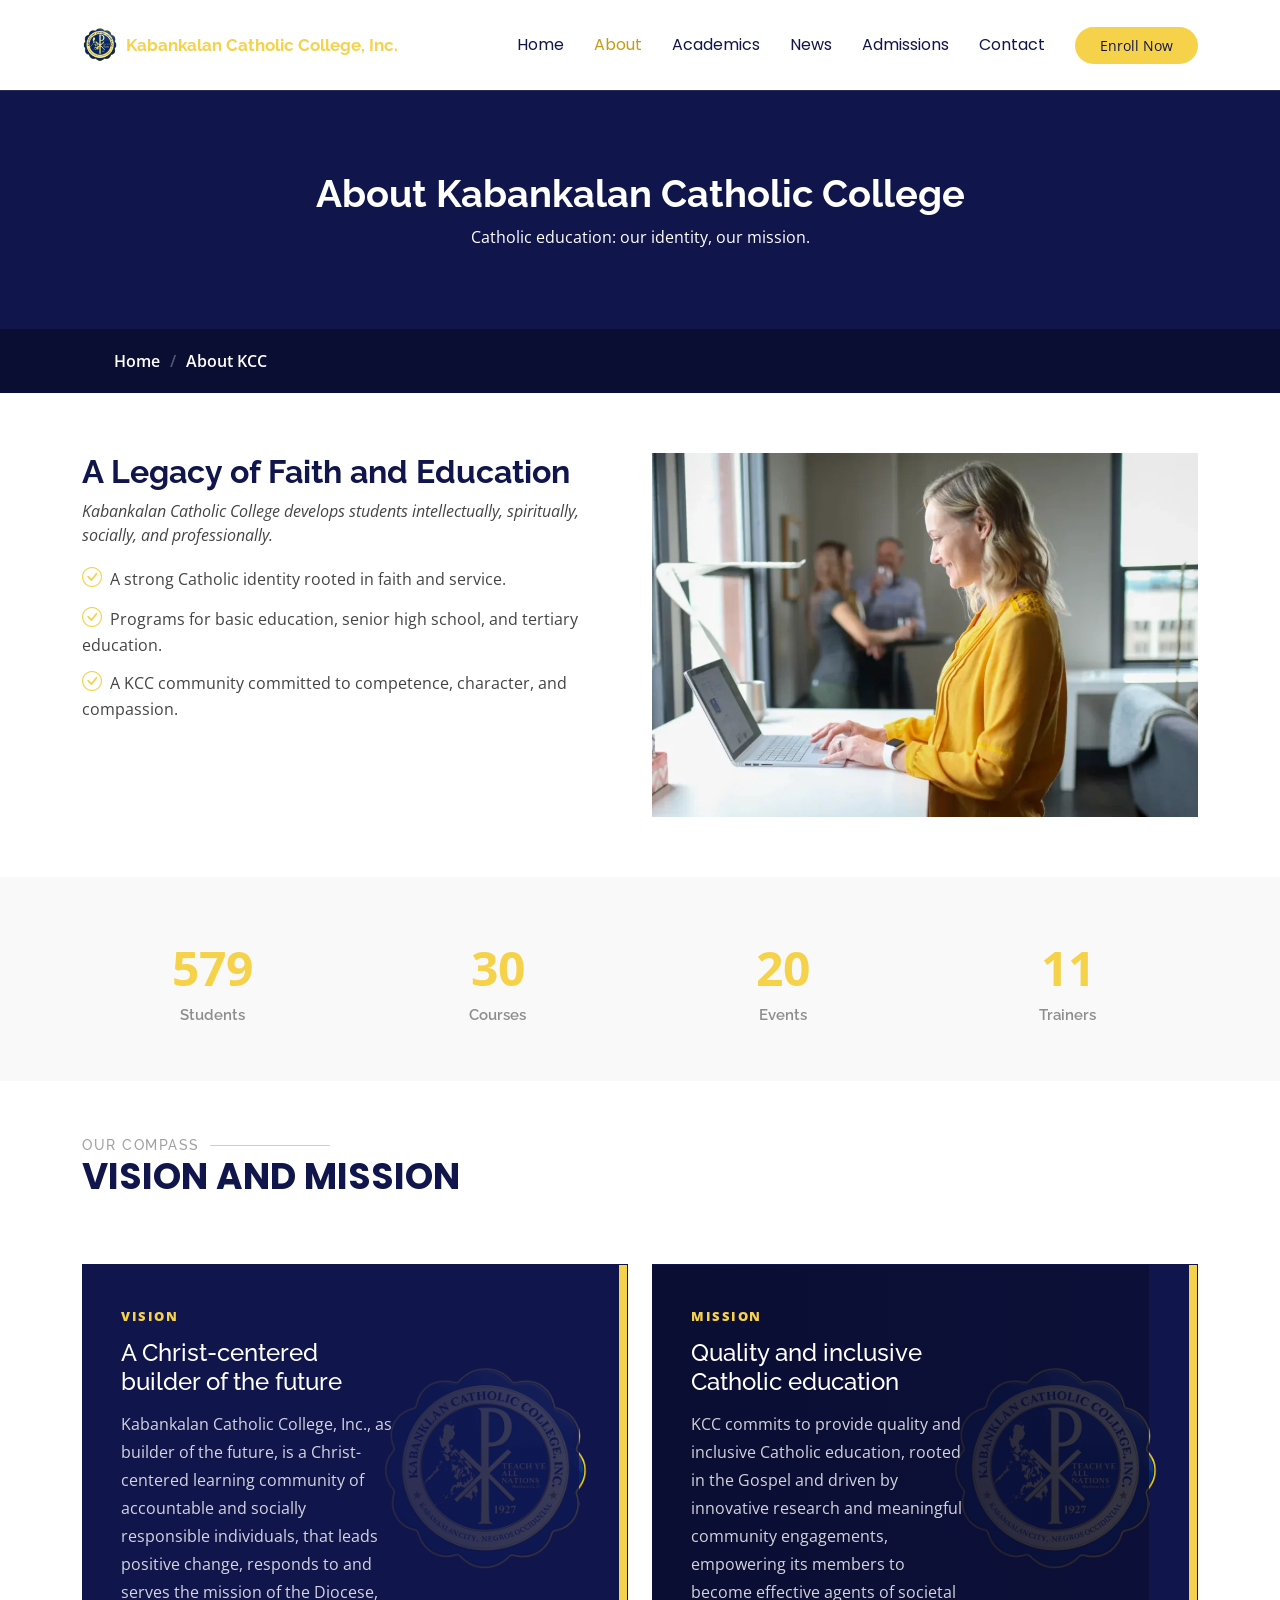
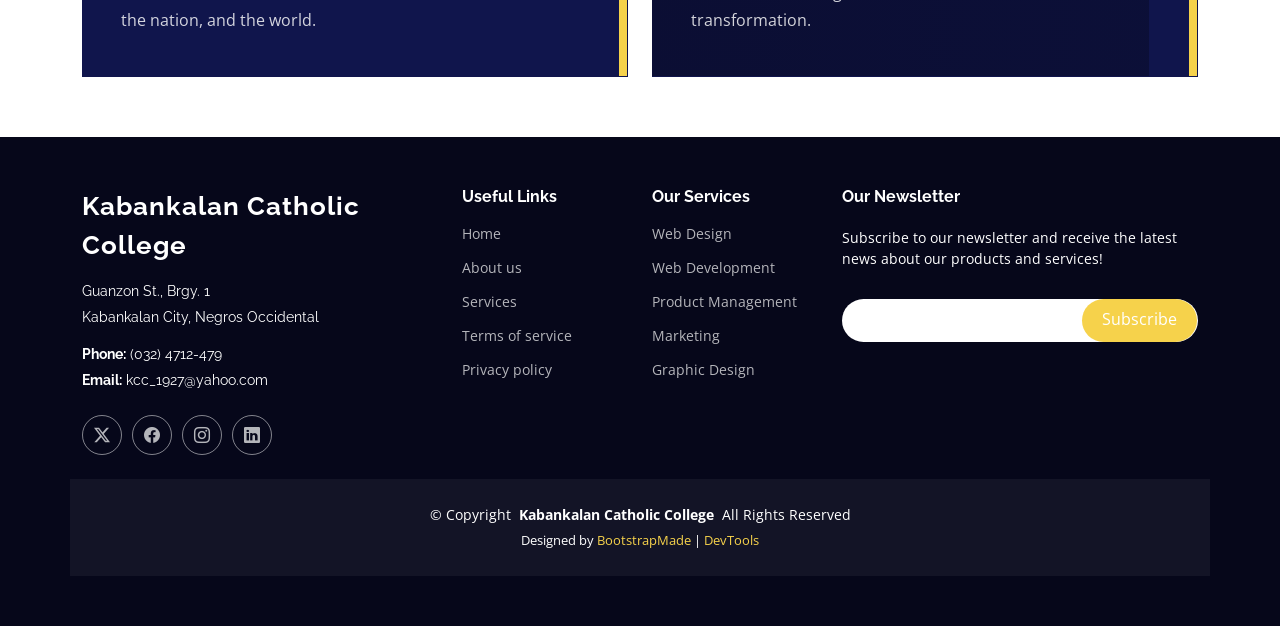
==== commit 4a83ef3e: "final" ====
--- a/about.html
+++ b/about.html
@@ -9,7 +9,7 @@
   <meta name="keywords" content="">
 
   <!-- Favicons -->
-  <link href="assets/img/favicon.png" rel="icon">
+  <link href="assets/img/kcc/kcc-logo.png" rel="icon">
   <link href="assets/img/apple-touch-icon.png" rel="apple-touch-icon">
 
   <!-- Fonts -->
@@ -43,7 +43,7 @@
 
       <a href="index.html" class="logo d-flex align-items-center me-auto">
         <img src="assets/img/kcc/kcc-logo.png" alt="Kabankalan Catholic College logo">
-        <h1 class="sitename">Kabankalan Catholic College</h1>
+        <h1 class="sitename">Kabankalan Catholic College, Inc.</h1>
       </a>
 
       <nav id="navmenu" class="navmenu">
--- a/assets/css/main.css
+++ b/assets/css/main.css
@@ -231,19 +231,22 @@
 
 .header .logo {
   line-height: 1;
+  min-width: 0;
 }
 
 .header .logo img {
   max-height: 36px;
   margin-right: 8px;
+  flex-shrink: 0;
 }
 
 .header .logo h1 {
   font-weight: 700;
-  font-size: 30px;
+  font-size: clamp(14px, 1.35vw, 24px);
   margin: 0;
-  letter-spacing: 1px;
-  text-transform: uppercase;
+  letter-spacing: 0;
+  text-transform: none;
+  white-space: nowrap;
   color: var(--accent-color);
 }
 
